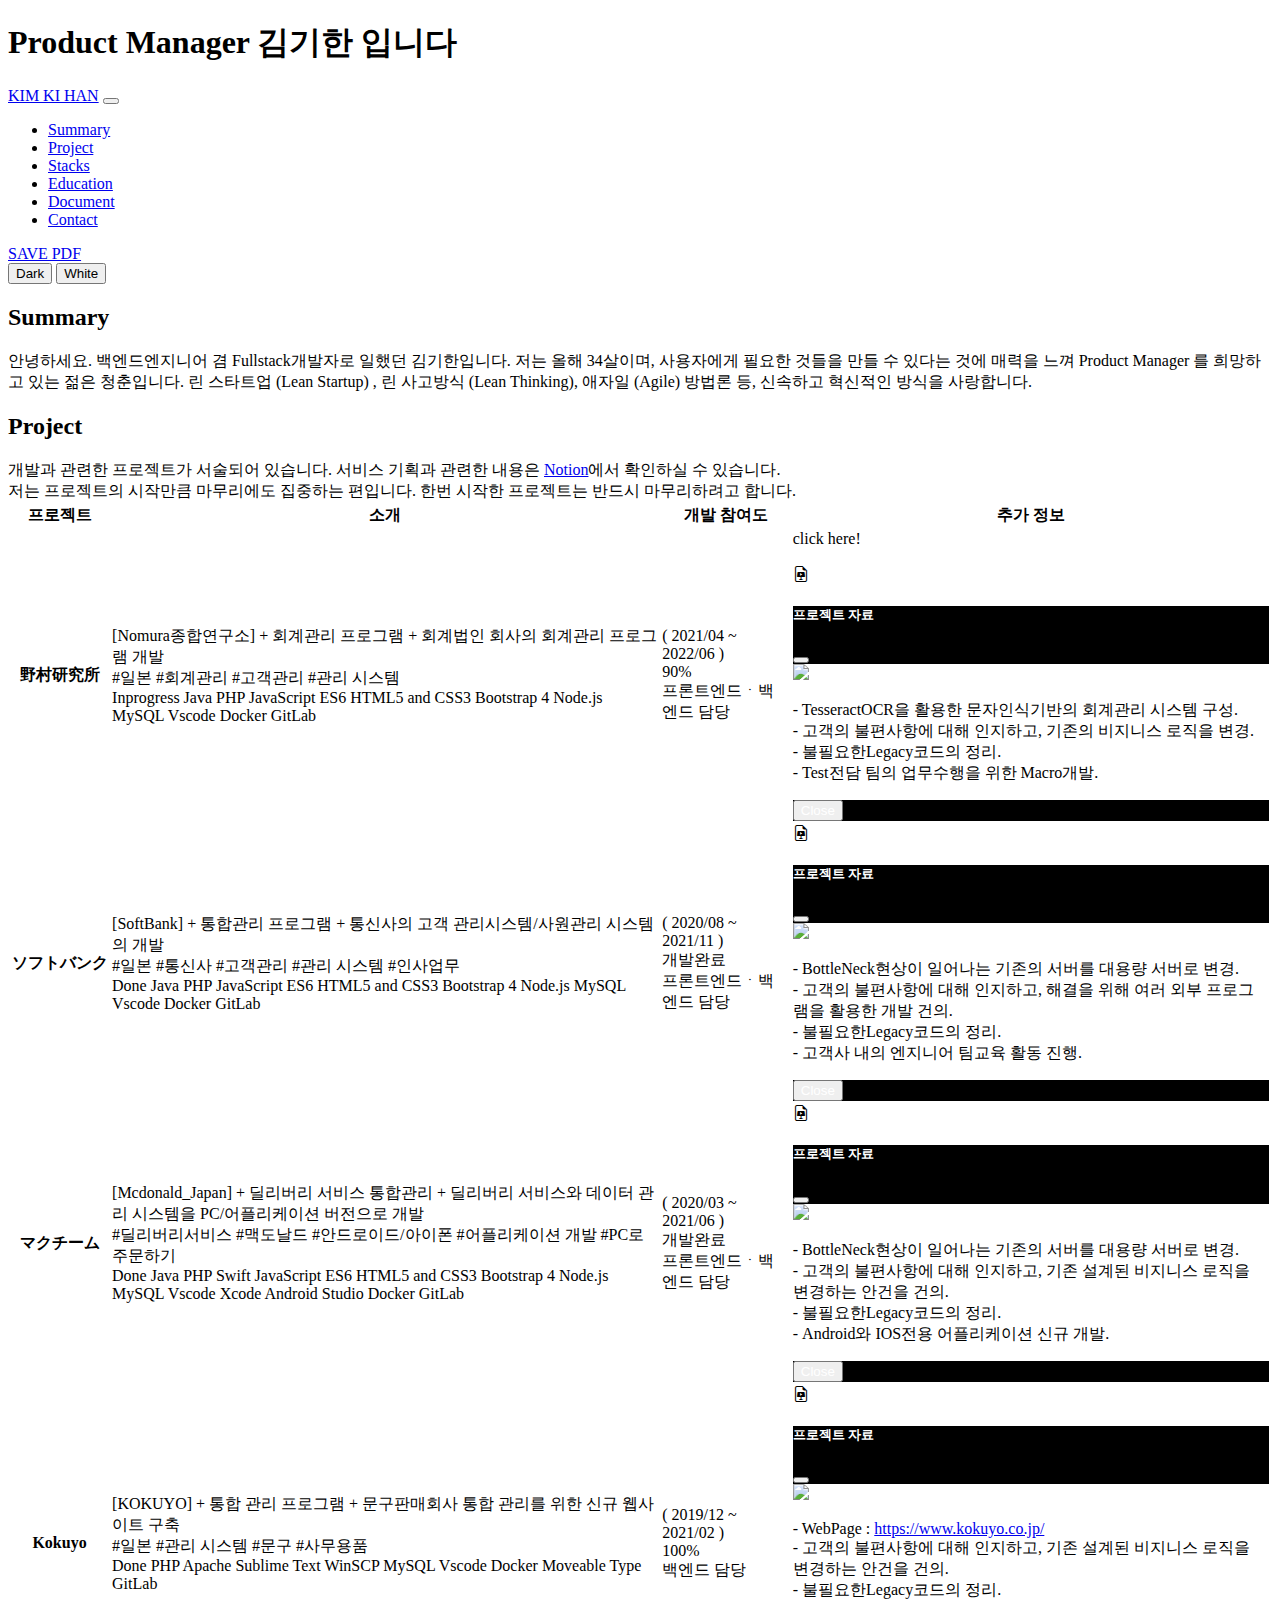
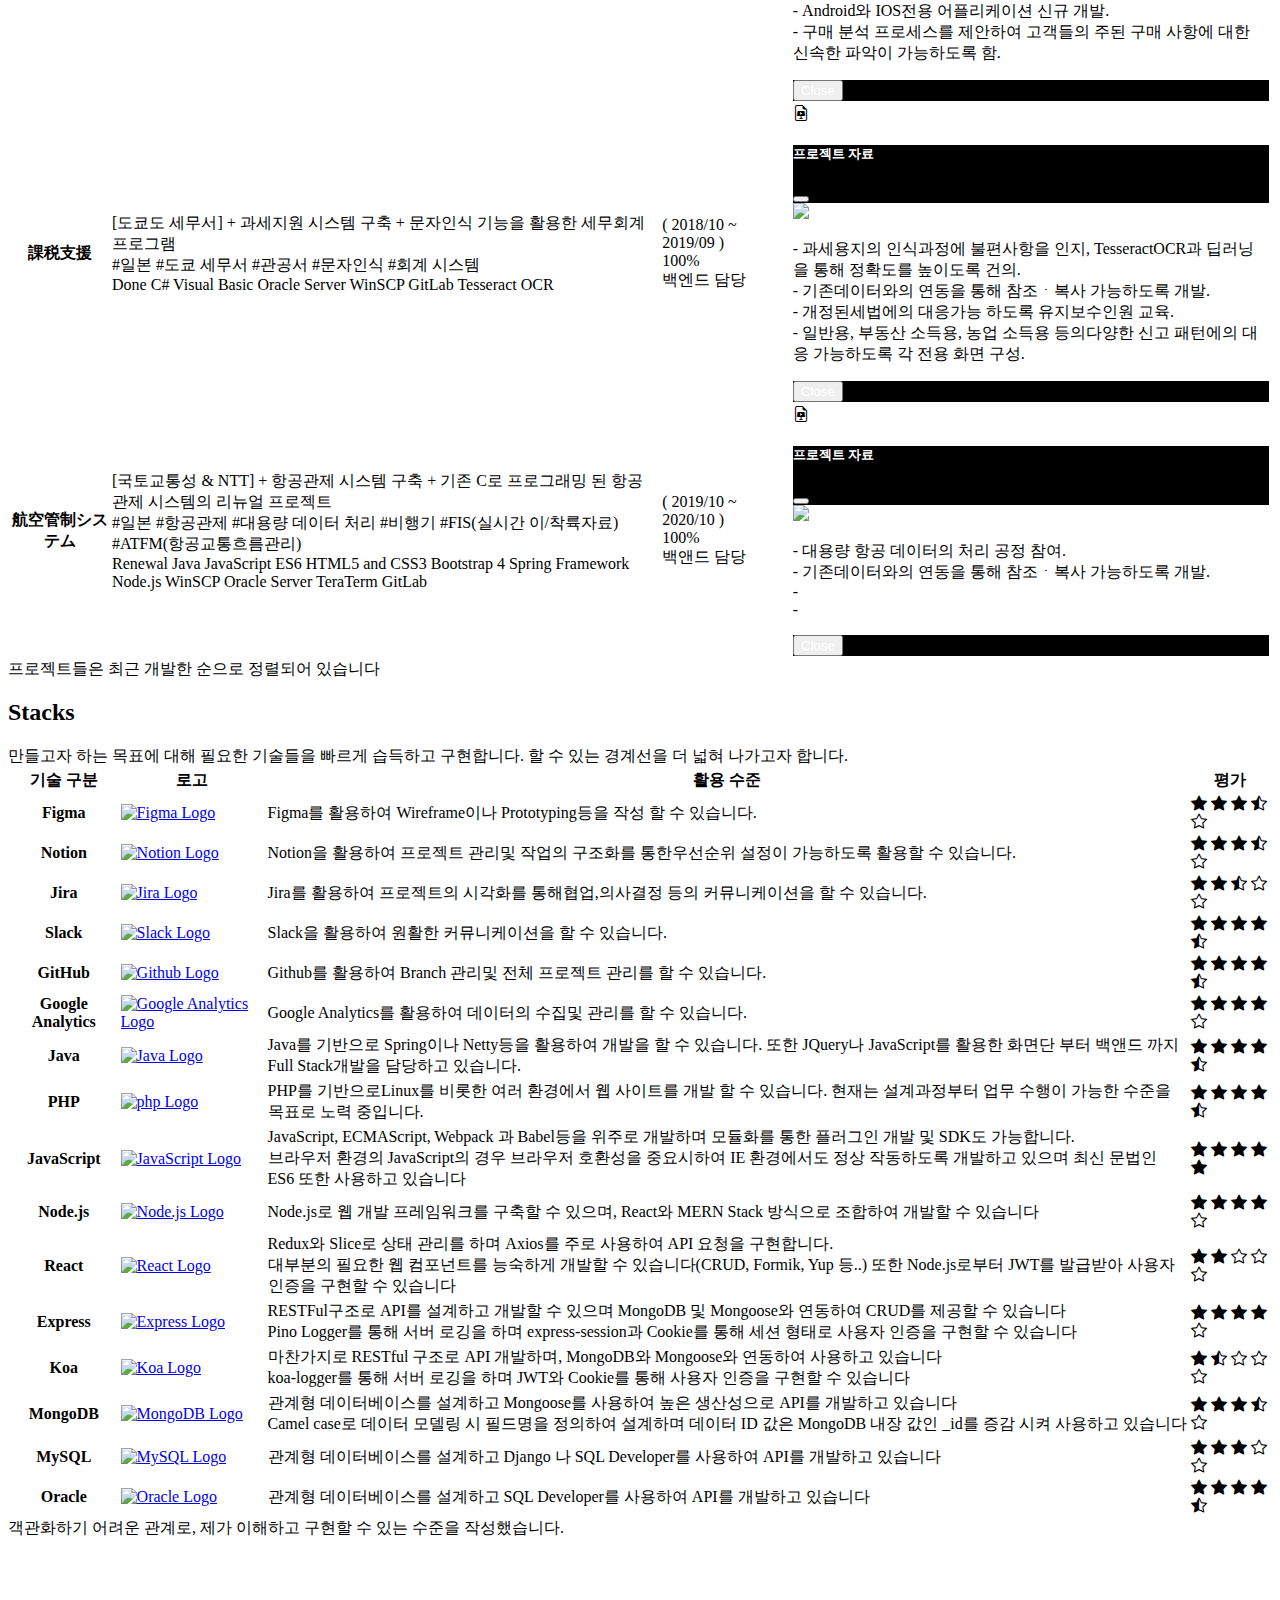
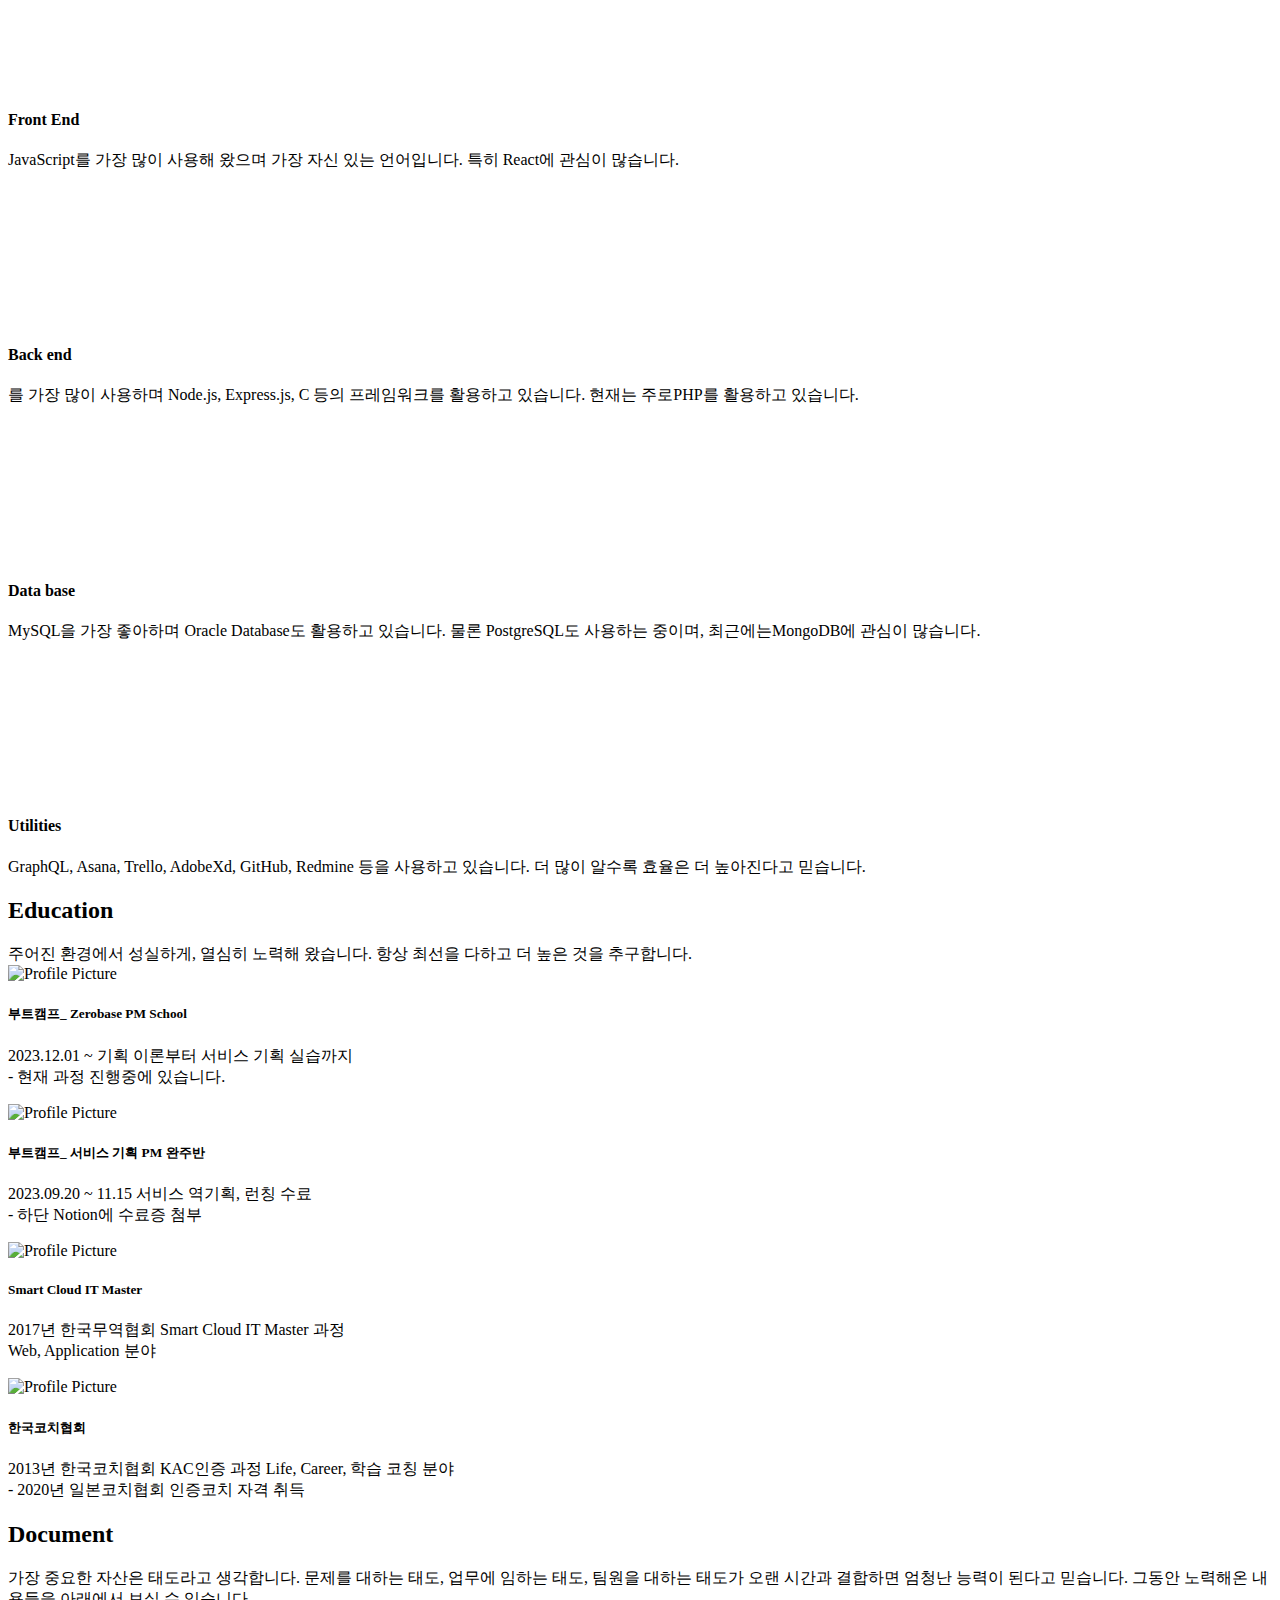
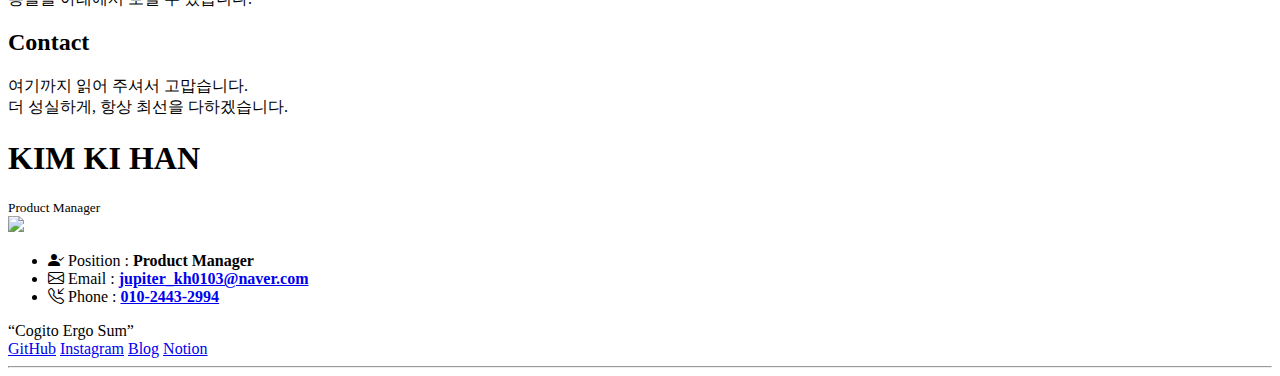
==== test.html @ 3e515f28 "Create test.html" ====
<!DOCTYPE html>
<html lang="ko">
  <head>
    <meta charset="utf-8" />
    <meta name="viewport" content="width=device-width, initial-scale=1.0" />
    <meta name="keywords" content="template, theme, portfolio, developer" />
    <meta name="description" content="One Page Template for Developer Portfolio" />
    <title>1page에 담은 개발자출신 PM의 포트폴리오</title>
    <link rel="preconnect" href="https://fonts.gstatic.com" />
    <link rel="stylesheet" href="https://fonts.googleapis.com/css2?family=Mukta:wght@300;500;800&display=swap" />
    <link rel="stylesheet" href="https://fonts.googleapis.com/css2?family=Noto+Sans+KR:wght@100;300;400;500&display=swap" />
    <link rel="stylesheet" href="https://cdn.jsdelivr.net/npm/bootstrap-icons@1.3.0/font/bootstrap-icons.css" />
    <link rel="stylesheet" href="https://cdnjs.cloudflare.com/ajax/libs/OwlCarousel2/2.3.4/assets/owl.carousel.min.css" />
    <link rel="stylesheet" href="https://cdnjs.cloudflare.com/ajax/libs/OwlCarousel2/2.3.4/assets/owl.theme.default.min.css" />
    <link rel="stylesheet" href="./css/style.css" />
    <link rel="stylesheet" href="./css/theme.css" />
    <link rel="stylesheet" href="./css/theme-dark.css" media="(prefers-color-scheme: dark)">
  </head>
  <body>
    <!-- Header 시작 -->
    <header>
      <div class="container">
        <h1>Product Manager <strong>김기한</strong> 입니다</h1>
      </div>
    </header>
    <!-- Header 끝 -->
    <!-- Navbar 시작 -->
    <nav class="navbar navbar-expand-lg navbar-light">
      <div class="container-fluid text-uppercase">
        <a class="navbar-brand" href="#">KIM KI HAN</a>
        <button class="navbar-toggler" type="button" data-bs-toggle="collapse" data-bs-target="#navbarNav" aria-controls="navbarNav" aria-expanded="false">
          <span class="navbar-toggler-icon"></span>
        </button>
        <div class="collapse navbar-collapse sticky-fixed" id="navbarNav">
          <ul class="navbar-nav me-auto">
            <li class="nav-item">
              <a class="nav-link" href="#summary">Summary</a>
            </li>
            <li class="nav-item">
              <a class="nav-link" href="#project">Project</a>
            </li>
            <li class="nav-item">
              <a class="nav-link" href="#stacks">Stacks</a>
            </li>
            <li class="nav-item">
              <a class="nav-link" href="#education">Education</a>
            </li>
            <li class="nav-item">
              <a class="nav-link" href="#document">Document</a>
            </li>
            <li class="nav-item">
              <a class="nav-link" href="#contact">Contact</a>
            </li>
          </ul>
          <form class="d-flex">
            <div class="btn-box">
              <a href="https://restpack.io/html2pdf/save-as-pdf?private=true" class="btn btn-3" target="_blank" rel="nofollow">SAVE PDF</a>
              <script async src="https://restpack.io/save-as-pdf.js"></script> 
            </div>
            <button type="button" data-use-dark-mode="true" class="btn btn-dark btn-toggle me-2">
              Dark
            </button>
            <button type="button" data-use-dark-mode="false" class="btn btn-light btn-toggle border">
              White
            </button>
          </form>
        </div>
      </div>
    </nav>
    <!-- Navbar 끝 -->
    <!-- Main 시작 -->
    <main>
      <!-- Summary 시작 -->
      <section class="container pt mt" id="summary">
        <div class="row">
          <div class="col-lg-8 mx-auto text-center">
            <h2 class="section-header fonsiz-xxxl fonwei-en-xxl letsp-sm text-upper color-basic">Summary</h2>
            <p class="color-basic fonsiz-xl fonwei-kr-xs letsp-xs ws-sm mt-4">
              안녕하세요. <span class="fonwei-en-xl letsp-md">백엔드엔지니어 겸 Fullstack</span>개발자로 일했던 김기한입니다.
              저는 올해 34살이며, 사용자에게 필요한 것들을 만들 수 있다는 것에 매력을 느껴
              <span class="fonwei-en-xl letsp-md">Product Manager</span> 를 희망하고 있는 젊은 청춘입니다.
              린 스타트업 <span class="letsp-md">(Lean Startup)</span> , 린 사고방식 <span class="letsp-md">(Lean Thinking)</span>,
              애자일 <span class="letsp-md">(Agile)</span> 방법론 등,
              <span class="fonwei-kr-md"> 신속하고 혁신적인 방식</span>을
              <span class="fonwei-kr-md">사랑</span>합니다.          
            </p>
          </div>
        </div>
      </section>
      <!-- Summary 끝 -->
      <!-- Project 시작 -->
      <section class="container pt mt" id="project">
        <h2 class="section-header fonsiz-xxxl fonwei-en-xxl letsp-sm text-upper color-basic">Project</h2>
        <div class="section-desc fonsiz-sm color-basic-opac letsp-sm ws-xs mt-2 mb-4">
          개발과 관련한 프로젝트가 서술되어 있습니다.
          서비스 기획과 관련한 내용은  <a class="social-title" href="https://shadow-background-238.notion.site/Kihan-Kim-Portfolio-13c087c6e4a54c0bb2f8992ef274f092/">Notion</a>에서 확인하실 수 있습니다.
        </div>
        <div class="section-desc fonsiz-sm color-basic-opac letsp-sm ws-xs mt-2 mb-4">
          저는 프로젝트의 시작만큼 마무리에도 집중하는 편입니다.
          한번 시작한 프로젝트는 반드시 마무리하려고 합니다.
        </div>
        <div class="card shadow">
          <div class="card-body">
            <div class="table-responsive">
              <table class="table borderless table-hover align-middle">
                <thead class="border-0 borderless" border="0">
                  <tr class="fonsiz-sm fonwei-kr-md letsp-sm color-basic-opac text-center vertmid">
                    <th>프로젝트</th>
                    <th>소개</th>
                    <th>개발 참여도</th>
                    <th>추가 정보</th>
                  </tr>
                </thead>
                <tbody>
                  <tr>
                    <th class="table-title" scope="col">野村研究所</th>
                    <td>
                      <div>[Nomura종합연구소] + 회계관리 프로그램 + 회계법인 회사의 회계관리 프로그램 개발</div>
                      <div>
                        #일본 #회계관리 #고객관리
                        #관리 시스템
                      </div>
                      <div>
                        <span class="badge bg-inprogress">Inprogress</span>
                        <span class="badge bg-grey">Java</span>
                        <span class="badge bg-grey">PHP</span>
                        <span class="badge bg-grey">JavaScript ES6</span>
                        <span class="badge bg-grey">HTML5 and CSS3</span>
                        <span class="badge bg-grey">Bootstrap 4</span>
                        <span class="badge bg-grey">Node.js</span>
                        <span class="badge bg-grey">MySQL</span>
                        <span class="badge bg-grey">Vscode</span>
                        <span class="badge bg-grey">Docker</span>
                        <span class="badge bg-grey">GitLab</span>
                      </div>
                    </td>
                    <td class="text-center">
                      <div class="">( 2021/04 ~ 2022/06 )</div>
                      <div class="progress">
                        <div class="progress-bar progress-bar-striped progress-bar-animated" style="width: 100%">
                          <span class="progress-desc">90%</span>
                        </div>
                      </div>
                      <div class="progress-desc">프론트엔드ㆍ백엔드 담당</div>
                    </td>
                    <td class="text-center">
                      <div class="">click here!</div><br>
                       <span class="text-muted" data-bs-toggle="modal" data-bs-target="#Modal1">
                        <i class="bi bi-file-earmark-slides"></i>
                        <div class="modal fade" id="Modal1" tabindex="-1" aria-labelledby="Modal1Label" aria-hidden="true">
                          <div class="modal-dialog">
                            <div class="modal-content">
                              <div class="modal-header" style="background-color: black;">
                                <h5 class="modal-title" id="Modal1Label" style="color: white;">프로젝트 자료</h5>
                                <button type="button" class="btn-close" data-bs-dismiss="modal" aria-label="Close"></button>
                              </div>
                              <div class="modal-body">
                                <img src="assets/img/Nri.png" style="max-height: 400px; max-width: 500px;">
                                <p class="modal-desc">
                                  - T<span class="ls-0" style="text-transform: lowercase;">esseract</span>OCR을 활용한 문자인식기반의 회계관리 시스템 구성.<br>
                                  - <span class="ls-0">고객</span>의 불편사항에 대해 인지하고, 기존의 비지니스 로직을 변경.<br>
                                  - 불필요한<span class="ls-0">Legacy코드</span>의 정리.<br>
                                  - <span class="ls-0">Test</span>전담 팀의 업무수행을 위한 <span class="ls-0">Macro</span>개발.
                                </p>
                                </p>
                              </div>
                              <div class="modal-footer" style="background-color: black;">
                                <button type="button" class="btn btn-secondary" data-bs-dismiss="modal" style="color: white;">Close</button>
                              </div>
                            </div>
                          </div>
                        </div>
                      </span>
                    </td>
                  </tr>
                  <tr>
                    <th class="table-title" scope="col">ソフトバンク</th>
                    <td>
                      <div>[SoftBank] + 통합관리 프로그램 + 통신사의 고객 관리시스템/사원관리 시스템의 개발</div>
                      <div>
                        #일본 #통신사 #고객관리 #관리 시스템
                        #인사업무
                      </div>
                      <div>
                        <span class="badge bg-done">Done</span>
                        <span class="badge bg-grey">Java</span>
                        <span class="badge bg-grey">PHP</span>
                        <span class="badge bg-grey">JavaScript ES6</span>
                        <span class="badge bg-grey">HTML5 and CSS3</span>
                        <span class="badge bg-grey">Bootstrap 4</span>
                        <span class="badge bg-grey">Node.js</span>
                        <span class="badge bg-grey">MySQL</span>
                        <span class="badge bg-grey">Vscode</span>
                        <span class="badge bg-grey">Docker</span>
                        <span class="badge bg-grey">GitLab</span>
                      </div>
                    </td>
                    <td class="text-center">
                      <div class="">( 2020/08 ~ 2021/11 )</div>
                      <div class="progress">
                        <div class="progress-bar progress-bar-striped bg-info" style="width: 100%">
                          <span class="progress-desc">개발완료</span>
                        </div>
                      </div>
                      <div class="progress-desc">프론트엔드ㆍ백엔드 담당</div>
                    </td>
                    <td class="text-center">
                       <span class="text-muted" data-bs-toggle="modal" data-bs-target="#Modal2">
                        <i class="bi bi-file-earmark-slides"></i>
                        <div class="modal fade" id="Modal2" tabindex="-1" aria-labelledby="Modal2Label" aria-hidden="true">
                          <div class="modal-dialog">
                            <div class="modal-content">
                              <div class="modal-header" style="background-color: black;">
                                <h5 class="modal-title" id="Modal1Label" style="color: white;">프로젝트 자료</h5>
                                <button type="button" class="btn-close" data-bs-dismiss="modal" aria-label="Close"></button>
                              </div>
                              <div class="modal-body">
                                <img src="assets/img/SoftBank.png" style="max-height: 400px; max-width: 500px;">
                                <p class="modal-desc">
                                  - <span class="ls-0">BottleNeck</span>현상이 일어나는 기존의 서버를 대용량 서버로 변경.<br>
                                  - <span class="ls-0">고객</span>의 불편사항에 대해 인지하고, 해결을 위해 여러 외부 프로그램을 활용한 개발 건의.<br>
                                  - 불필요한<span class="ls-0">Legacy코드</span>의 정리.<br>
                                  - 고객사 내의 <span class="ls-0">엔지니어 팀</span>교육 활동 진행.
                                </p>
                              </div>
                              <div class="modal-footer" style="background-color: black;">
                                <button type="button" class="btn btn-secondary" data-bs-dismiss="modal" style="color: white;">Close</button>
                              </div>
                            </div>
                          </div>
                        </div>
                      </span>
                    </td>
                  </tr>
                  <tr>
                    <th class="table-title" scope="col">マクチーム</th>
                    <td>
                      <div>[Mcdonald_Japan] + 딜리버리 서비스 통합관리 + 딜리버리 서비스와 데이터 관리 시스템을 PC/어플리케이션 버전으로 개발</div>
                      <div>
                        #딜리버리서비스 #맥도날드 #안드로이드/아이폰
                        #어플리케이션 개발  #PC로 주문하기
                      </div>
                      <div>
                        <span class="badge bg-done">Done</span>
                        <span class="badge bg-grey">Java</span>
                        <span class="badge bg-grey">PHP</span>
                        <span class="badge bg-grey">Swift</span>
                        <span class="badge bg-grey">JavaScript ES6</span>
                        <span class="badge bg-grey">HTML5 and CSS3</span>
                        <span class="badge bg-grey">Bootstrap 4</span>
                        <span class="badge bg-grey">Node.js</span>
                        <span class="badge bg-grey">MySQL</span>
                        <span class="badge bg-grey">Vscode</span>
                        <span class="badge bg-grey">Xcode</span>
                        <span class="badge bg-grey">Android Studio</span>
                        <span class="badge bg-grey">Docker</span>
                        <span class="badge bg-grey">GitLab</span>
                      </div>
                    </td>
                    <td class="text-center">
                      <div class="">( 2020/03 ~ 2021/06 )</div>
                      <div class="progress">
                        <div class="progress-bar progress-bar-striped bg-info" style="width: 100%">
                          <span class="progress-desc">개발완료</span>
                        </div>
                      </div>
                      <div class="progress-desc">프론트엔드ㆍ백엔드 담당</div>
                    </td>
                    <td class="text-center">
                      <span class="text-muted" data-bs-toggle="modal" data-bs-target="#Modal3">
                        <i class="bi bi-file-earmark-slides"></i>
                        <div class="modal fade" id="Modal3" tabindex="-1" aria-labelledby="Modal3Label" aria-hidden="true">
                          <div class="modal-dialog">
                            <div class="modal-content">
                              <div class="modal-header" style="background-color: black;">
                                <h5 class="modal-title" id="Modal1Label" style="color: white;">프로젝트 자료</h5>
                                <button type="button" class="btn-close" data-bs-dismiss="modal" aria-label="Close"></button>
                              </div>
                              <div class="modal-body">
                                <img src="assets/img/Mcdonald.png" style="max-height: 400px; max-width: 500px;">
                                <p class="modal-desc">
                                  - <span class="ls-0">BottleNeck</span>현상이 일어나는 기존의 서버를 대용량 서버로 변경.<br>
                                  - <span class="ls-0">고객</span>의 불편사항에 대해 인지하고, 기존 설계된 비지니스 로직을 변경하는 안건을 건의.<br>
                                  - 불필요한<span class="ls-0">Legacy코드</span>의 정리.<br>
                                  - <span class="ls-0">Android</span>와 <span class="ls-0">IOS</span>전용 어플리케이션 신규 개발.
                                </p>
                              </div>
                              <div class="modal-footer" style="background-color: black;">
                                <button type="button" class="btn btn-secondary" data-bs-dismiss="modal" style="color: white;">Close</button>
                              </div>
                            </div>
                          </div>
                        </div>
                      </span>
                    </td>
                  </tr>
                    <th class="table-title" scope="col">Kokuyo</th>
                    <td>
                      <div>[KOKUYO] + 통합 관리 프로그램 + 문구판매회사 통합 관리를 위한 신규 웹사이트 구축</div>
                      <div>
                        #일본 #관리 시스템 #문구
                        #사무용품
                      </div>
                      <div>
                        <span class="badge bg-done">Done</span>
                        <span class="badge bg-grey">PHP</span>
                        <span class="badge bg-grey">Apache</span>
                        <span class="badge bg-grey">Sublime Text</span>
                        <span class="badge bg-grey">WinSCP</span>
                        <span class="badge bg-grey">MySQL</span>
                        <span class="badge bg-grey">Vscode</span>
                        <span class="badge bg-grey">Docker</span>
                        <span class="badge bg-grey">Moveable Type</span>
                        <span class="badge bg-grey">GitLab</span>
                      </div>
                    </td>
                    <td class="text-center">
                      <div class="">( 2019/12 ~ 2021/02 )</div>
                      <div class="progress">
                        <div class="progress-bar progress-bar-striped bg-info" style="width: 100%">
                          <span class="progress-desc">100%</span>
                        </div>
                      </div>
                      <div class="progress-desc">백엔드 담당</div>
                    </td>
                    <td class="text-center">
                      <span class="text-muted" data-bs-toggle="modal" data-bs-target="#Modal4">
                        <i class="bi bi-file-earmark-slides"></i>
                        <div class="modal fade" id="Modal4" tabindex="-1" aria-labelledby="Modal4Label" aria-hidden="true">
                          <div class="modal-dialog">
                            <div class="modal-content">
                              <div class="modal-header" style="background-color: black;">
                                <h5 class="modal-title" id="Modal4Label" style="color: white;">프로젝트 자료</h5>
                                <button type="button" class="btn-close" data-bs-dismiss="modal" aria-label="Close"></button>
                              </div>
                              <div class="modal-body">
                                <img src="assets/img/Kokuyo.png" style="max-height: 400px; max-width: 500px;">
                                <p class="modal-desc">
                                  - <span class="ls-0">Web</span>Page : <a href="https://www.kokuyo.co.jp/" style="text-transform: lowercase;">https://www.kokuyo.co.jp/</a><br>
                                  - <span class="ls-0">고객</span>의 불편사항에 대해 인지하고, 기존 설계된 비지니스 로직을 변경하는 안건을 건의.<br>
                                  - 불필요한<span class="ls-0">Legacy코드</span>의 정리.<br>
                                  - <span class="ls-0">Android</span>와 <span class="ls-0">IOS</span>전용 어플리케이션 신규 개발.<br>
                                  - 구매 분석 프로세스를 제안하여 고객들의 주된 구매 사항에 대한 신속한 파악이 가능하도록 함.
                                </p>
                              </div>
                              <div class="modal-footer" style="background-color: black;">
                                <button type="button" class="btn btn-secondary" data-bs-dismiss="modal" style="color: white;">Close</button>
                              </div>
                            </div>
                          </div>
                        </div>
                      </span>
                    </td>
                  </tr>
                  <tr>
                    <th class="table-title" scope="col">課税支援</th>
                    <td>
                      <div>[도쿄도 세무서] + 과세지원 시스템 구축 + 문자인식 기능을 활용한 세무회계 프로그램</div>
                      <div>
                        #일본 #도쿄 세무서 #관공서
                        #문자인식 #회계 시스템
                      </div>
                      <div>
                        <span class="badge bg-done">Done</span>
                        <span class="badge bg-grey">C#</span>
                        <span class="badge bg-grey">Visual Basic</span>
                        <span class="badge bg-grey">Oracle Server</span>
                        <span class="badge bg-grey">WinSCP</span>
                        <span class="badge bg-grey">GitLab</span>
                        <span class="badge bg-grey">Tesseract OCR</span>
                      </div>
                    </td>
                    <td class="text-center">
                      <div class="">( 2018/10 ~ 2019/09 )</div>
                      <div class="progress">
                        <div class="progress-bar progress-bar-striped bg-info" style="width: 100%">
                          <span class="progress-desc">100%</span>
                        </div>
                      </div>
                      <div class="progress-desc">백엔드 담당</div>
                    </td>
                    <td class="text-center">
                       <span class="text-muted" data-bs-toggle="modal" data-bs-target="#Modal5">
                        <i class="bi bi-file-earmark-slides"></i>
                        <div class="modal fade" id="Modal5" tabindex="-1" aria-labelledby="Modal5Label" aria-hidden="true">
                          <div class="modal-dialog">
                            <div class="modal-content">
                              <div class="modal-header" style="background-color: black;">
                                <h5 class="modal-title" id="Modal1Label" style="color: white;">프로젝트 자료</h5>
                                <button type="button" class="btn-close" data-bs-dismiss="modal" aria-label="Close"></button>
                              </div>
                              <div class="modal-body">
                                <img src="assets/img/Taxation.png" style="max-height: 400px; max-width: 500px;">
                                <p class="modal-desc">
                                  - <span class="ls-0">과세용지</span>의 인식과정에 불편사항을 인지, TesseractOCR과 딥러닝을 통해 정확도를 높이도록 건의.<br>
                                  - <span class="ls-0">기존데이터</span>와의 연동을 통해 참조ㆍ복사 가능하도록 개발.<br>
                                  - 개정된<span class="ls-0">세법</span>에의 대응가능 하도록 유지보수인원 교육.<br>
                                  - 일반용, 부동산 소득용, 농업 소득용 등의<span class="ls-0">다양한 신고 패턴</span>에의 대응 가능하도록 각 전용 화면 구성.<br>
                                </p>
                              </div>
                              <div class="modal-footer" style="background-color: black;">
                                <button type="button" class="btn btn-secondary" data-bs-dismiss="modal" style="color: white;">Close</button>
                              </div>
                            </div>
                          </div>
                        </div>
                      </span>
                    </td>
                  </tr>
                  <tr>
                    <th class="table-title" scope="col">航空管制システム</th>
                    <td>
                      <div>[국토교통성 & NTT] + 항공관제 시스템 구축 + 기존 C로 프로그래밍 된 항공 관제 시스템의 리뉴얼 프로젝트</div>
                      <div>
                        #일본 #항공관제 #대용량 데이터 처리
                        #비행기 #FIS(실시간 이/착륙자료) #ATFM(항공교통흐름관리)
                      </div>
                      <div>
                        <span class="badge bg-renewal">Renewal</span>
                        <span class="badge bg-grey">Java</span>
                        <span class="badge bg-grey">JavaScript ES6</span>
                        <span class="badge bg-grey">HTML5 and CSS3</span>
                        <span class="badge bg-grey">Bootstrap 4</span>
                        <span class="badge bg-grey">Spring Framework</span>
                        <span class="badge bg-grey">Node.js</span>
                        <span class="badge bg-grey">WinSCP</span>
                        <span class="badge bg-grey">Oracle Server</span>
                        <span class="badge bg-grey">TeraTerm</span>
                        <span class="badge bg-grey">GitLab</span>
                      </div>
                    </td>
                    <td class="text-center">
                      <div class="">( 2019/10 ~ 2020/10 )</div>
                      <div class="progress">
                        <div class="progress-bar progress-bar-striped bg-info" style="width: 100%">
                          <span class="progress-desc">100%</span>
                        </div>
                      </div>
                      <div class="progress-desc">백앤드 담당</div>
                    </td>
                    <td class="text-center">
                       <span class="text-muted" data-bs-toggle="modal" data-bs-target="#Modal6">
                        <i class="bi bi-file-earmark-slides"></i>
                        <div class="modal fade" id="Modal6" tabindex="-1" aria-labelledby="Modal6Label" aria-hidden="true">
                          <div class="modal-dialog">
                            <div class="modal-content">
                              <div class="modal-header" style="background-color: black;">
                                <h5 class="modal-title" id="Modal1Label" style="color: white;">프로젝트 자료</h5>
                                <button type="button" class="btn-close" data-bs-dismiss="modal" aria-label="Close"></button>
                              </div>
                              <div class="modal-body">
                                <img src="assets/img/Airplane.png" style="max-height: 500px; max-width: 400px;">
                                <p class="modal-desc">
                                  - <span class="ls-0">대용량 항공 데이터</span>의 처리 공정 참여.<br>
                                  - <span class="ls-0">기존데이터</span>와의 연동을 통해 참조ㆍ복사 가능하도록 개발.<br>
                                  - <span class="ls-0"></span><br>
                                  - <span class="ls-0"></span><br>
                                </p>
                              </div>
                              <div class="modal-footer" style="background-color: black;">
                                <button type="button" class="btn btn-secondary" data-bs-dismiss="modal" style="color: white;">Close</button>
                              </div>
                            </div>
                          </div>
                        </div>
                      </span>
                    </td>
                  </tr>
                </tbody>
              </table>
            </div>
            <div class="table-desc fonsiz-xs fonwei-kr-sm letsp-sm text-center color-basic-opac">프로젝트들은 최근 개발한 순으로 정렬되어 있습니다</div>
          </div>
        </div>
      </section>
      <!-- Project 끝 -->
      <section class="container pt mt mb-5" id="stacks">
        <h2 class="section-header fonsiz-xxxl fonwei-en-xxl letsp-sm text-upper color-basic">Stacks</h2>
        <div class="section-desc fonsiz-sm color-basic-opac letsp-sm ws-xs mt-2 mb-4">
          만들고자 하는 목표에 대해 필요한 기술들을 빠르게 습득하고 구현합니다.
          할 수 있는 경계선을 더 넓혀 나가고자 합니다.
        </div>
        <div class="card shadow">
          <div class="card-body">
            <div class="table-responsive">
              <table class="table table-hover align-middle">
                <thead>
                  <tr class="fonsiz-sm fonwei-kr-md letsp-sm color-basic-opac text-center vertmid">
                    <th>기술 구분</th>
                    <th>로고</th>
                    <th>활용 수준</th>
                    <th>평가</th>
                  </tr>
                </thead>
                <tbody>
                  <tr>
                    <th scope="col" class="table-title letsp-md">Figma</th>
                    <td>
                      <a href="https://namu.wiki/w/%ED%94%BC%EA%B7%B8%EB%A7%88(%ED%94%84%EB%A1%9C%EA%B7%B8%EB%9E%A8)">
                        <img src="./assets/img/Figma.png" alt="Figma Logo" />
                      </a>
                    </td>
                    <td>
                      <span class="ls-0">Figma</span>를 활용하여 <span class="ls-0">Wireframe</span>이나 <span class="ls-0">Prototyping</span>등을 작성 할 수 있습니다. 
                    </td>
                    <td>
                      <div class="star-icon text-center">
                        <i class="bi bi-star-fill"></i>
                        <i class="bi bi-star-fill"></i>
                        <i class="bi bi-star-fill"></i>
                        <i class="bi bi-star-half"></i>
                        <i class="bi bi-star"></i>
                      </div>
                    </td>
                  </tr>
                  <tr>
                    <th scope="col" class="table-title letsp-md">Notion</th>
                    <td>
                      <a href="https://namu.wiki/w/Notion?from=%EB%85%B8%EC%85%98">
                        <img src="./assets/img/Notion.png" alt="Notion Logo" />
                      </a>
                    </td>
                    <td>
                      <span class="ls-0">Notion</span>을 활용하여 <span class="ls-0">프로젝트 관리</span>및 <span class="ls-0">작업의 구조화를 통한</span>우선순위 설정이 가능하도록 활용할 수 있습니다. 
                    </td>
                    <td>
                      <div class="star-icon text-center">
                        <i class="bi bi-star-fill"></i>
                        <i class="bi bi-star-fill"></i>
                        <i class="bi bi-star-fill"></i>
                        <i class="bi bi-star-half"></i>
                        <i class="bi bi-star"></i>
                      </div>
                    </td>
                  </tr>
                  <tr>
                    <th scope="col" class="table-title letsp-md">Jira</th>
                    <td>
                      <a href="https://ko.wikipedia.org/wiki/%EC%A7%80%EB%9D%BC_(%EC%86%8C%ED%94%84%ED%8A%B8%EC%9B%A8%EC%96%B4)">
                        <img src="./assets/img/Jira.png" alt="Jira Logo" />
                      </a>
                    </td>
                    <td>
                      <span class="ls-0">Jira</span>를 활용하여 <span class="ls-0">프로젝트의 시각화를 통해</span><span class="ls-0">협업,</span>의사결정 등의 커뮤니케이션을 할 수 있습니다. 
                    </td>
                    <td>
                      <div class="star-icon text-center">
                        <i class="bi bi-star-fill"></i>
                        <i class="bi bi-star-fill"></i>
                        <i class="bi bi-star-half"></i>
                        <i class="bi bi-star"></i>
                        <i class="bi bi-star"></i>
                      </div>
                    </td>
                  </tr>
                   <tr>
                    <th scope="col" class="table-title letsp-md">Slack</th>
                    <td>
                      <a href="https://namu.wiki/w/%EC%8A%AC%EB%9E%99">
                        <img src="./assets/img/Slack.png" alt="Slack Logo" />
                      </a>
                    </td>
                    <td>
                      <span class="ls-0">Slack</span>을 활용하여 <span class="ls-0">원활한 커뮤니케이션</span>을 할 수 있습니다.
                    </td>
                    <td>
                      <div class="star-icon text-center">
                        <i class="bi bi-star-fill"></i>
                        <i class="bi bi-star-fill"></i>
                        <i class="bi bi-star-fill"></i>
                        <i class="bi bi-star-fill"></i>
                        <i class="bi bi-star-half"></i>
                      </div>
                    </td>
                  </tr>
                  <tr>
                    <th scope="col" class="table-title letsp-md">GitHub</th>
                    <td>
                      <a href="https://ko.wikipedia.org/wiki/%EA%B9%83%ED%97%88%EB%B8%8C">
                        <img src="./assets/img/Github.png" alt="Github Logo" />
                      </a>
                    </td>
                    <td>
                      <span class="ls-0">Github</span>를 활용하여 <span class="ls-0">Branch 관리</span>및 <span class="ls-0">전체 프로젝트 관리</span>를 할 수 있습니다. 
                    </td>
                    <td>
                      <div class="star-icon text-center">
                        <i class="bi bi-star-fill"></i>
                        <i class="bi bi-star-fill"></i>
                        <i class="bi bi-star-fill"></i>
                        <i class="bi bi-star-fill"></i>
                        <i class="bi bi-star-half"></i>
                      </div>
                    </td>
                  </tr>
                  <tr>
                    <th scope="col" class="table-title letsp-md">Google Analytics</th>
                    <td>
                      <a href="https://ko.wikipedia.org/wiki/%EA%B5%AC%EA%B8%80_%EC%95%A0%EB%84%90%EB%A6%AC%ED%8B%B1%EC%8A%A4">
                        <img src="./assets/img/Google Analytics.png" alt="Google Analytics Logo" />
                      </a>
                    </td>
                    <td>
                      <span class="ls-0">Google Analytics</span>를 활용하여 <span class="ls-0">데이터의 수집</span>및 <span class="ls-0">관리</span>를 할 수 있습니다. 
                    </td>
                    <td>
                      <div class="star-icon text-center">
                        <i class="bi bi-star-fill"></i>
                        <i class="bi bi-star-fill"></i>
                        <i class="bi bi-star-fill"></i>
                        <i class="bi bi-star-fill"></i>
                        <i class="bi bi-star"></i>
                      </div>
                    </td>
                  </tr>
                  <tr>
                    <th scope="col" class="table-title letsp-md">Java</th>
                    <td>
                      <a href="https://ko.wikipedia.org/wiki/%EC%9E%90%EB%B0%94_(%ED%94%84%EB%A1%9C%EA%B7%B8%EB%9E%98%EB%B0%8D_%EC%96%B8%EC%96%B4)" target="_blank">
                        <img src="./assets/svg/Java.svg" alt="Java Logo" />
                      </a>
                    </td>
                    <td>
                      <span class="ls-0">Java</span>를 기반으로 <span class="ls-0">Spring</span>이나 <span class="ls-0">Netty</span>등을 활용하여 개발을 할 수 있습니다. 
                      또한 <span class="ls-0">JQuery</span>나 <span class="ls-0">JavaScript</span>를 활용한 화면단 부터 백앤드 까지 <span class="ls-0">Full Stack</span>개발을 담당하고 있습니다.  
                    </td>
                    <td>
                      <div class="star-icon text-center">
                        <i class="bi bi-star-fill"></i>
                        <i class="bi bi-star-fill"></i>
                        <i class="bi bi-star-fill"></i>
                        <i class="bi bi-star-fill"></i>
                        <i class="bi bi-star-half"></i>
                      </div>
                    </td>
                  </tr>
                  <tr>
                    <th scope="col" class="table-title letsp-md">PHP</th>
                    <td>
                      <a href="https://ko.wikipedia.org/wiki/PHP" target="_blank">
                        <img src="./assets/svg/php.svg" alt="php Logo" />
                      </a>
                    </td>
                    <td>
                      <span class="ls-0">PHP</span>를 기반으로<span class="ls-0">Linux</span>를 비롯한 여러 환경에서 웹 사이트를 개발 할 수 있습니다. 
                      현재는 <span class="ls-0">설계과정</span>부터 업무 수행이 가능한 수준을 목표로 노력 중입니다. 
                    </td>
                    <td>
                      <div class="star-icon text-center">
                        <i class="bi bi-star-fill"></i>
                        <i class="bi bi-star-fill"></i>
                        <i class="bi bi-star-fill"></i>
                        <i class="bi bi-star-fill"></i>
                        <i class="bi bi-star-half"></i>
                      </div>
                    </td>
                  </tr>
                  <tr>
                    <th scope="col" class="table-title letsp-md">JavaScript</th>
                    <td>
                      <a href="https://ko.wikipedia.org/wiki/%EC%9E%90%EB%B0%94%EC%8A%A4%ED%81%AC%EB%A6%BD%ED%8A%B8" target="_blank">
                        <img src="./assets/img/js.png" alt="JavaScript Logo" />
                      </a>
                    </td>
                    <td>
                      <span class="ls-0">JavaScript, ECMAScript, Webpack</span> 과 Babel등을 위주로 개발하며 모듈화를 통한 플러그인 개발 및 <span class="ls-0">SDK</span>도 가능합니다.<br/>
                      브라우저 환경의 <span class="ls-0">JavaScript</span>의 경우 브라우저 호환성을 중요시하여 IE 환경에서도 정상 작동하도록 개발하고 있으며
                      최신 문법인 <span class="ls-0">ES6</span> 또한 사용하고 있습니다 
                    </td>
                    <td>
                      <div class="star-icon text-center">
                        <i class="bi bi-star-fill"></i>
                        <i class="bi bi-star-fill"></i>
                        <i class="bi bi-star-fill"></i>
                        <i class="bi bi-star-fill"></i>
                        <i class="bi bi-star-fill"></i>
                      </div>
                    </td>
                  </tr>
                  <tr>
                    <th scope="col" class="table-title letsp-md">Node.js</th>
                    <td>
                      <a href="https://ko.wikipedia.org/wiki/Node.js" target="_blank">
                        <img src="./assets/svg/nodejs.svg" alt="Node.js Logo" />
                      </a>
                    </td>
                    <td>
                      <span class="ls-0">Node.js</span>로 웹 개발 프레임워크를 구축할 수 있으며, <span class="ls-0">React</span>와 <span class="ls-0">MERN Stack</span> 방식으로 조합하여 개발할 수 있습니다<br/>
                    </td>
                    <td>
                      <div class="star-icon text-center">
                        <i class="bi bi-star-fill"></i>
                        <i class="bi bi-star-fill"></i>
                        <i class="bi bi-star-fill"></i>
                        <i class="bi bi-star-fill"></i>
                        <i class="bi bi-star"></i>
                      </div>
                    </td>
                  </tr>
                  <tr>
                    <th scope="col" class="table-title letsp-md">React</th>
                    <td>
                      <a href="https://ko.wikipedia.org/wiki/%EB%A6%AC%EC%95%A1%ED%8A%B8_(%EC%9B%B9_%ED%94%84%EB%A0%88%EC%9E%84%EC%9B%8C%ED%81%AC)" target="_blank">
                        <img src="./assets/svg/react.svg" alt="React Logo" />
                      </a>
                    </td>
                    <td>
                      <span class="ls-0">Redux</span>와 <span class="ls-0">Slice</span>로 상태 관리를 하며 <span class="ls-0">Axios</span>를 주로 사용하여 <span class="ls-0">API</span> 요청을 구현합니다.<br/>
                      대부분의 필요한 웹 컴포넌트를 능숙하게 개발할 수 있습니다(<span class="ls-0"></span>CRUD, Formik, Yup 등..)
                      또한 <span class="ls-0">Node.js</span>로부터 <span class="ls-0">JWT</span>를 발급받아 사용자 인증을 구현할 수 있습니다 
                    </td>
                    <td>
                      <div class="star-icon text-center">
                        <i class="bi bi-star-fill"></i>
                        <i class="bi bi-star-fill"></i>
                        <i class="bi bi-star"></i>
                        <i class="bi bi-star"></i>
                        <i class="bi bi-star"></i>
                      </div>
                    </td>
                  </tr>
                  <tr>
                    <th scope="col" class="table-title letsp-md">Express</th>
                    <td>
                      <a href="https://ko.wikipedia.org/wiki/Express.js" target="_blank">
                        <img src="./assets/svg/express.svg" alt="Express Logo" />
                      </a>
                    </td>
                    <td>
                      <span class="ls-0">RESTFul</span>구조로 <span class="ls-0">API</span>를 설계하고 개발할 수 있으며 <span class="ls-0">MongoDB</span> 및 <span class="ls-0">Mongoose</span>와 연동하여 <span class="ls-0">CRUD</span>를 제공할 수 있습니다<br/>
                      <span class="ls-0">Pino Logger</span>를 통해 서버 로깅을 하며 <span class="ls-0">express-session</span>과 <span class="ls-0">Cookie</span>를 통해 세션 형태로 사용자 인증을 구현할 수 있습니다 
                    </td>
                    <td>
                      <div class="star-icon text-center">
                        <i class="bi bi-star-fill"></i>
                        <i class="bi bi-star-fill"></i>
                        <i class="bi bi-star-fill"></i>
                        <i class="bi bi-star-fill"></i>
                        <i class="bi bi-star"></i>
                      </div>
                    </td>
                  </tr>
                  <tr>
                    <th scope="col" class="table-title letsp-md">Koa</th>
                    <td>
                      <a href="https://koajs.com/" target="_blank">
                        <img src="./assets/svg/koa.svg" alt="Koa Logo" />
                      </a>
                    </td>
                    <td>
                      마찬가지로 <span class="ls-0">RESTful </span>구조로 <span class="ls-0">API </span>개발하며, <span class="ls-0">MongoDB</span>와 <span class="ls-0">Mongoose</span>와 연동하여 사용하고 있습니다<br/>
                      <span class="ls-0">koa-logger</span>를 통해 서버 로깅을 하며 <span class="ls-0">JWT</span>와 <span class="ls-0">Cookie</span>를 통해 사용자 인증을 구현할 수 있습니다 
                    </td>
                    <td>
                      <div class="star-icon text-center">
                        <i class="bi bi-star-fill"></i>
                        <i class="bi bi-star-half"></i>
                        <i class="bi bi-star"></i>
                        <i class="bi bi-star"></i>
                        <i class="bi bi-star"></i>
                      </div>
                    </td>
                  </tr>
                  <tr>
                    <th scope="col" class="table-title letsp-md">MongoDB</th>
                    <td>
                      <a href="https://ko.wikipedia.org/wiki/%EB%AA%BD%EA%B3%A0DB" target="_blank">
                        <img src="./assets/svg/mongodb.svg" alt="MongoDB Logo" />
                      </a>
                    </td>
                    <td>
                      관계형 데이터베이스를 설계하고 <span class="ls-0">Mongoose</span>를 사용하여 높은 생산성으로 <span class="ls-0">API</span>를 개발하고 있습니다<br/>
                      <span class="ls-0">Camel case</span>로 데이터 모델링 시 필드명을 정의하여 설계하며 데이터 <span class="ls-0">ID</span> 값은 <span class="ls-0">MongoDB </span>내장 값인 <span class="ls-0">_id</span>를 증감 시켜 사용하고 있습니다 
                    </td>
                    <td>
                      <div class="star-icon text-center">
                        <i class="bi bi-star-fill"></i>
                        <i class="bi bi-star-fill"></i>
                        <i class="bi bi-star-fill"></i>
                        <i class="bi bi-star-half"></i>
                        <i class="bi bi-star"></i>
                      </div>
                    </td>
                  </tr>
                  <tr>
                    <th scope="col" class="table-title letsp-md">MySQL</th>
                    <td>
                      <a href="https://ko.wikipedia.org/wiki/MySQL" target="_blank">
                        <img src="./assets/svg/mysql.svg" alt="MySQL Logo" />
                      </a>
                    </td>
                    <td>
                      관계형 데이터베이스를 설계하고 <span class="ls-0">Django</span> 나 <span class="ls-0">SQL Developer</span>를 사용하여 <span class="ls-0">API</span>를 개발하고 있습니다<br/>
                    </td>
                    <td>
                      <div class="star-icon text-center">
                        <i class="bi bi-star-fill"></i>
                        <i class="bi bi-star-fill"></i>
                        <i class="bi bi-star-fill"></i>
                        <i class="bi bi-star"></i>
                        <i class="bi bi-star"></i>
                      </div>
                    </td>
                  </tr>
                  <tr>
                    <th scope="col" class="table-title letsp-md">Oracle</th>
                    <td>
                      <a href="https://ko.wikipedia.org/wiki/%EC%98%A4%EB%9D%BC%ED%81%B4_%EB%8D%B0%EC%9D%B4%ED%84%B0%EB%B2%A0%EC%9D%B4%EC%8A%A4" target="_blank">
                        <img src="./assets/svg/oracle.svg" alt="Oracle Logo" />
                      </a>
                    </td>
                    <td>
                      관계형 데이터베이스를 설계하고 <span class="ls-0">SQL Developer</span>를 사용하여 <span class="ls-0">API</span>를 개발하고 있습니다<br/>
                    </td>
                    <td>
                      <div class="star-icon text-center">
                        <i class="bi bi-star-fill"></i>
                        <i class="bi bi-star-fill"></i>
                        <i class="bi bi-star-fill"></i>
                        <i class="bi bi-star-fill"></i>
                        <i class="bi bi-star-half"></i>
                      </div>
                    </td>
                  </tr>
                </tbody>
              </table>
            </div>
            <div class="table-desc fonsiz-xs fonwei-kr-sm letsp-sm text-center color-basic-opac">객관화하기 어려운 관계로, 제가 이해하고 구현할 수 있는 수준을 작성했습니다.</div>
          </div>
        </div>
      </section>
      <section id="charts" class="container">
        <div class="row">
          <div class="col-sm-6 col-lg-3 d-flex align-items-stretch">
            <div class="card mb-3">
              <div class="pt-5 pb-4">
                <canvas id="chart1" style="display: block; width: 214px; height: 150px;" width="214" height="150" class="chartjs-render-monitor"></canvas>
              </div>
              <div class="card-body">
                <div>
                  <h4 class="card-title fonsiz-xl fonwei-en-xxl letsp-xxl text-upper text-center text-primary">Front End</h4>
                </div>
                <div class="card-text fonsiz-sm fonwei-kr-sm letsp-sm mb-3 mt-3 px-2"><span class="ls-0">JavaScript</span>를 가장 많이 사용해 왔으며 가장 자신 있는 언어입니다. 특히 <span class="ls-0">React</span>에 관심이 많습니다.</div>
              </div>
            </div>
          </div>
          <div class="col-sm-6 col-lg-3 d-flex align-items-stretch">
            <div class="card mb-3">
              <div class="pt-5 pb-4">
                <canvas id="chart2"></canvas>
              </div>
              <div class="card-body">
                <h4 class="card-title fonsiz-xl fonwei-en-xxl letsp-xxl text-upper text-center text-primary">Back end</h4>
                <div class="card-text fonsiz-sm fonwei-kr-sm letsp-sm mb-3 mt-3 px-2"><span class="ls-0"></span>를 가장 많이 사용하며 <span class="ls-0">Node.js, Express.js, C </span>등의 프레임워크를 활용하고 있습니다. 현재는 주로<span class="ls-0">PHP</span>를 활용하고 있습니다.</div>
              </div>
            </div>
          </div>
          <div class="col-sm-6 col-lg-3 d-flex align-items-stretch">
            <div class="card mb-3">
              <div class="pt-5 pb-4">
                <canvas id="chart3"></canvas>
              </div>
              <div class="card-body">
                <h4 class="card-title fonsiz-xl fonwei-en-xxl letsp-xxl text-upper text-center text-primary">Data base</h4>
                <div class="card-text fonsiz-sm fonwei-kr-sm letsp-sm mb-3 mt-3 px-2"><span class="ls-0">MySQL</span>을 가장 좋아하며 <span class="ls-0">Oracle Database</span>도 활용하고 있습니다. 물론 <span class="ls-0">PostgreSQL</span>도 사용하는 중이며, 최근에는<span class="ls-0">MongoDB</span>에 관심이 많습니다.</div>
              </div>
            </div>
          </div>
          <div class="col-sm-6 col-lg-3 d-flex align-items-stretch">
            <div class="card mb-3">
              <div class="pt-5 pb-4">
                <canvas id="chart4"></canvas>
              </div>
              <div class="card-body">
                <h4 class="card-title fonsiz-xl fonwei-en-xxl letsp-xxl text-upper text-center text-primary">Utilities</h4>
                <div class="card-text fonsiz-sm fonwei-kr-sm letsp-sm mb-3 mt-3 px-2"><span class="ls-0">GraphQL, Asana, Trello, AdobeXd, GitHub, Redmine</span> 등을 사용하고 있습니다. 더 많이 알수록 효율은 더 높아진다고
                  믿습니다.</div>
              </div>
            </div>
          </div>
        </div>
      </section>
      <section class="container pt mt" id="education">
        <h2 class="section-header fonsiz-xxxl fonwei-en-xxl letsp-sm text-upper color-basic">Education</h2>
        <div class="section-desc fonsiz-sm color-basic-opac letsp-sm ws-xs mt-2 mb-4">
          주어진 환경에서 성실하게, 열심히 노력해 왔습니다. 항상 최선을 다하고 더 높은 것을 추구합니다.
        </div>
        <div class="row">
          <div class="col-sm-12 col-lg-4">
            <div class="card mb-3">
              <img src="./assets/img/PMSchool_Zerobase.png" class="card-img-top" alt="Profile Picture" />
              <div class="card-body p-4">
                <h5 class="card-title fonsiz-xxl fonwei-kr-xl letsp-sm">부트캠프_ Zerobase PM School</h5>
                <p class="card-text fonsiz-sm fonwei-kr-sm color-basic-opac letsp-sm">
                  2023.12.01 ~ 
                  <span class="ls-0">기획 이론부터 서비스 기획 실습까지</span><br>
                  <span>- 현재 과정 진행중에 있습니다.</span>
                </p>
              </div>
            </div>
          </div>
          <div class="col-sm-12 col-lg-4">
            <div class="card mb-3">
              <img src="./assets/img/PM School_FastCampus.png" class="card-img-top" alt="Profile Picture" />
              <div class="card-body p-4">
                <h5 class="card-title fonsiz-xxl fonwei-kr-xl letsp-sm">부트캠프_ 서비스 기획 PM 완주반</h5>
                <p class="card-text fonsiz-sm fonwei-kr-sm color-basic-opac letsp-sm">
                  2023.09.20 ~ 11.15
                  <span class="ls-0">서비스 역기획, 런칭</span> 수료<br>
                  <span>- 하단 Notion에 수료증 첨부</span>
                </p>
              </div>
            </div>
          </div>
          <div class="col-sm-12 col-lg-4">
            <div class="card mb-3">
              <img src="./assets/img/ITMaster.png" class="card-img-top" alt="Profile Picture" />
              <div class="card-body p-4">
                <h5 class="card-title fonsiz-xxl fonwei-kr-xl letsp-sm">Smart Cloud IT Master</h5>
                <p class="card-text fonsiz-sm fonwei-kr-sm color-basic-opac letsp-sm">
                  2017년 한국무역협회 Smart Cloud IT Master 과정<br>
                  <span class="ls-0">Web, Application</span> 분야
                </p>
              </div>
            </div>
          </div>
          <div class="col-sm-12 col-lg-4">
            <div class="card mb-3">
              <img src="./assets/img/Coach.png" class="card-img-top" alt="Profile Picture" />
              <div class="card-body p-4">
                <h5 class="card-title fonsiz-xxl fonwei-kr-xl letsp-sm">한국코치협회</h5>
                <p class="card-text fonsiz-sm fonwei-kr-sm color-basic-opac letsp-sm">
                  2013년 한국코치협회 KAC인증 과정
                  <span class="ls-0">Life, Career, 학습 코칭</span> 분야<br>
                  <span>- 2020년 일본코치협회 인증코치 자격 취득</span>
                </p>
              </div>
            </div>
          </div>
        </div>
      </section>
      <section class="container pt mt" id="document">
        <div class="row">
          <div class="col-lg-7 mx-auto text-center mb-5">
            <h2 class="section-header fonsiz-xxxl fonwei-en-xxl letsp-sm text-upper color-basic">Document</h2>
            <p class=" fonsiz-sm color-basic fonsiz-xl fonwei-kr-xs lh-md letsp-xs ws-sm my-4">
              가장 중요한 자산은 태도라고 생각합니다. <span class="fonwei-kr-md">문제</span>를 대하는 태도, <span class="fonwei-kr-md">업무</span>에 임하는 태도,
              <span class="fonwei-kr-md">팀원</span>을 대하는 태도가 <span class="fonwei-kr-md">오랜 시간</span>과 결합하면 엄청난 능력이 된다고 믿습니다. 
              그동안 노력해온 내용들을 아래에서 보실 수 있습니다. 
            </p>
          </div>
        </div>
      </section>
      <section class="container">
        <div class="row">
          <div class="col-lg-8 mx-auto text-center">
            <div class="owl-carousel owl-theme">
              <div class="item">
                <div style="width: 100%; height: 400px">
                  <img src="./assets/img/japan.png" style="height: 390px;" alt="">
                </div>
                <div class="fonsiz-sm fonwei-kr-sm letsp-sm color-basic-opac mt-3"><span class="letsp-md">일본에서 팀 업무</span>1<span class="letsp-md">.png</span> </div>
              </div>
              <div class="item">
                <div style="width: 100%; height: 400px">
                  <img src="./assets/img/conference.jpg" style="height: 390px;" alt="">
                </div>
                <div class="fonsiz-sm fonwei-kr-sm letsp-sm color-basic-opac mt-3"><span class="letsp-md">일본에서 팀 업무</span>2<span class="letsp-md">.png</span></div>
              </div>
              <div class="item">
                <div style="width: 100%; height: 400px">
                  <img src="./assets/img/lecture.png" style="height: 390px;" alt="">
                </div>
                <div class="fonsiz-sm fonwei-kr-sm letsp-sm color-basic-opac mt-3"><span class="letsp-md">대학 강연</span><span class="letsp-md">.png</span> </div>
              </div>
              <div class="item">
                <div style="width: 100%; height: 400px">
                  <img src="./assets/img/coaching.png" alt="">
                </div>
                <div class="fonsiz-sm fonwei-kr-sm letsp-sm color-basic-opac mt-3"><span class="letsp-md" style="padding-left: 350px;">코치 활동(강연, 코칭 등)</span><span class="letsp-md">.png</span></div>
              </div>
              <div class="item">
                <div style="width: 100%; height: 400px">
                  <img src="./assets/img/Bus.png" style="height: 390px;" alt="">
                </div>
                <div class="fonsiz-sm fonwei-kr-sm letsp-sm color-basic-opac mt-3"><span class="letsp-md">찾아가는 청년버스</span><span class="letsp-md">.png</span></div>
              </div>
            </div>
          </div>
        </div>
      </section>
      <!-- contact 시작  -->
      <section class="container pt mt" id="contact">
        <div class="row">
          <div class="col-lg-7 mx-auto text-center mb-5">
            <h2 class="section-header fonsiz-xxxl fonwei-en-xxl letsp-sm text-upper color-basic">
              Contact
            </h2>
            <p class=" fonsiz-sm color-basic fonsiz-xl fonwei-kr-xs lh-md letsp-xs ws-sm my-4">
              여기까지 읽어 주셔서 고맙습니다. <br/>
              더 성실하게, 항상 최선을 다하겠습니다. 
            </p>
          </div>
        </div>
      </section>
      <section class="container backimg">
        <div class="name-card d-flex justify-content-center align-items-center h-100">
          <div class="contact-body shadow">
            <div class="text-center mb-4">
              <h1>KIM KI HAN </h1>
              <small>Product Manager</small>
            </div>
            <div class="d-flex">
              <img src="./assets/img/profile.jpg" />
              <div class="ps-3">
                <ul class="list-unstyled">
                  <li>
                    <span>
                      <i class="bi bi-person-check-fill"></i>
                      Position : <strong>Product Manager</strong>
                    </span>
                  </li>
                  <li>
                    <span>
                      <i class="bi bi-envelope"></i>
                      Email :
                      <a href="mailto:jupiter_kh0103@naver.com">
                        <strong>jupiter_kh0103@naver.com</strong>
                      </a>
                    </span>
                  </li>
                  <li>
                    <span>
                      <i class="bi bi-telephone-inbound"></i>
                      Phone :
                      <a href="tel:010-2443-2994">
                        <strong>010-2443-2994</strong>
                      </a>
                    </span>
                  </li>
                </ul>
                <div class="contact-desc">
                  “Cogito Ergo Sum”
                </div>
              </div>
            </div>
          </div>
        </div>
        
        <!-- footer 시작  -->
        <footer class="container mt-auto mb-5">
          <div class="social-box text-center">
            <a class="social-title" href="https://github.com/jupitkei/">GitHub</a>
            <a class="social-title" href="https://www.instagram.com/alex_kh0103/">Instagram</a>
            <a class="social-title" href="https://blog.naver.com/jupiter_kh0103/">Blog</a>
            <a class="social-title" href="https://shadow-background-238.notion.site/Kihan-Kim-Portfolio-13c087c6e4a54c0bb2f8992ef274f092/">Notion</a>
          </div>
          <div>
            <hr>
          </div>
          
        </footer>
        <!-- footer 끝  -->
      </section>
      <!-- Contact 끝  -->
    </main>
    <!-- Main 끝 -->
    <script src="https://cdnjs.cloudflare.com/ajax/libs/jquery/3.5.1/jquery.min.js"></script>
    <script src="https://cdnjs.cloudflare.com/ajax/libs/OwlCarousel2/2.3.4/owl.carousel.min.js"></script>
    <script src="https://cdn.jsdelivr.net/npm/chart.js@2.8.0"></script>
    <script src="https://cdn.jsdelivr.net/npm/bootstrap@5.0.0-beta1/dist/js/bootstrap.min.js"></script>
    <script src="js/script.js"></script>
  </body>
</html>
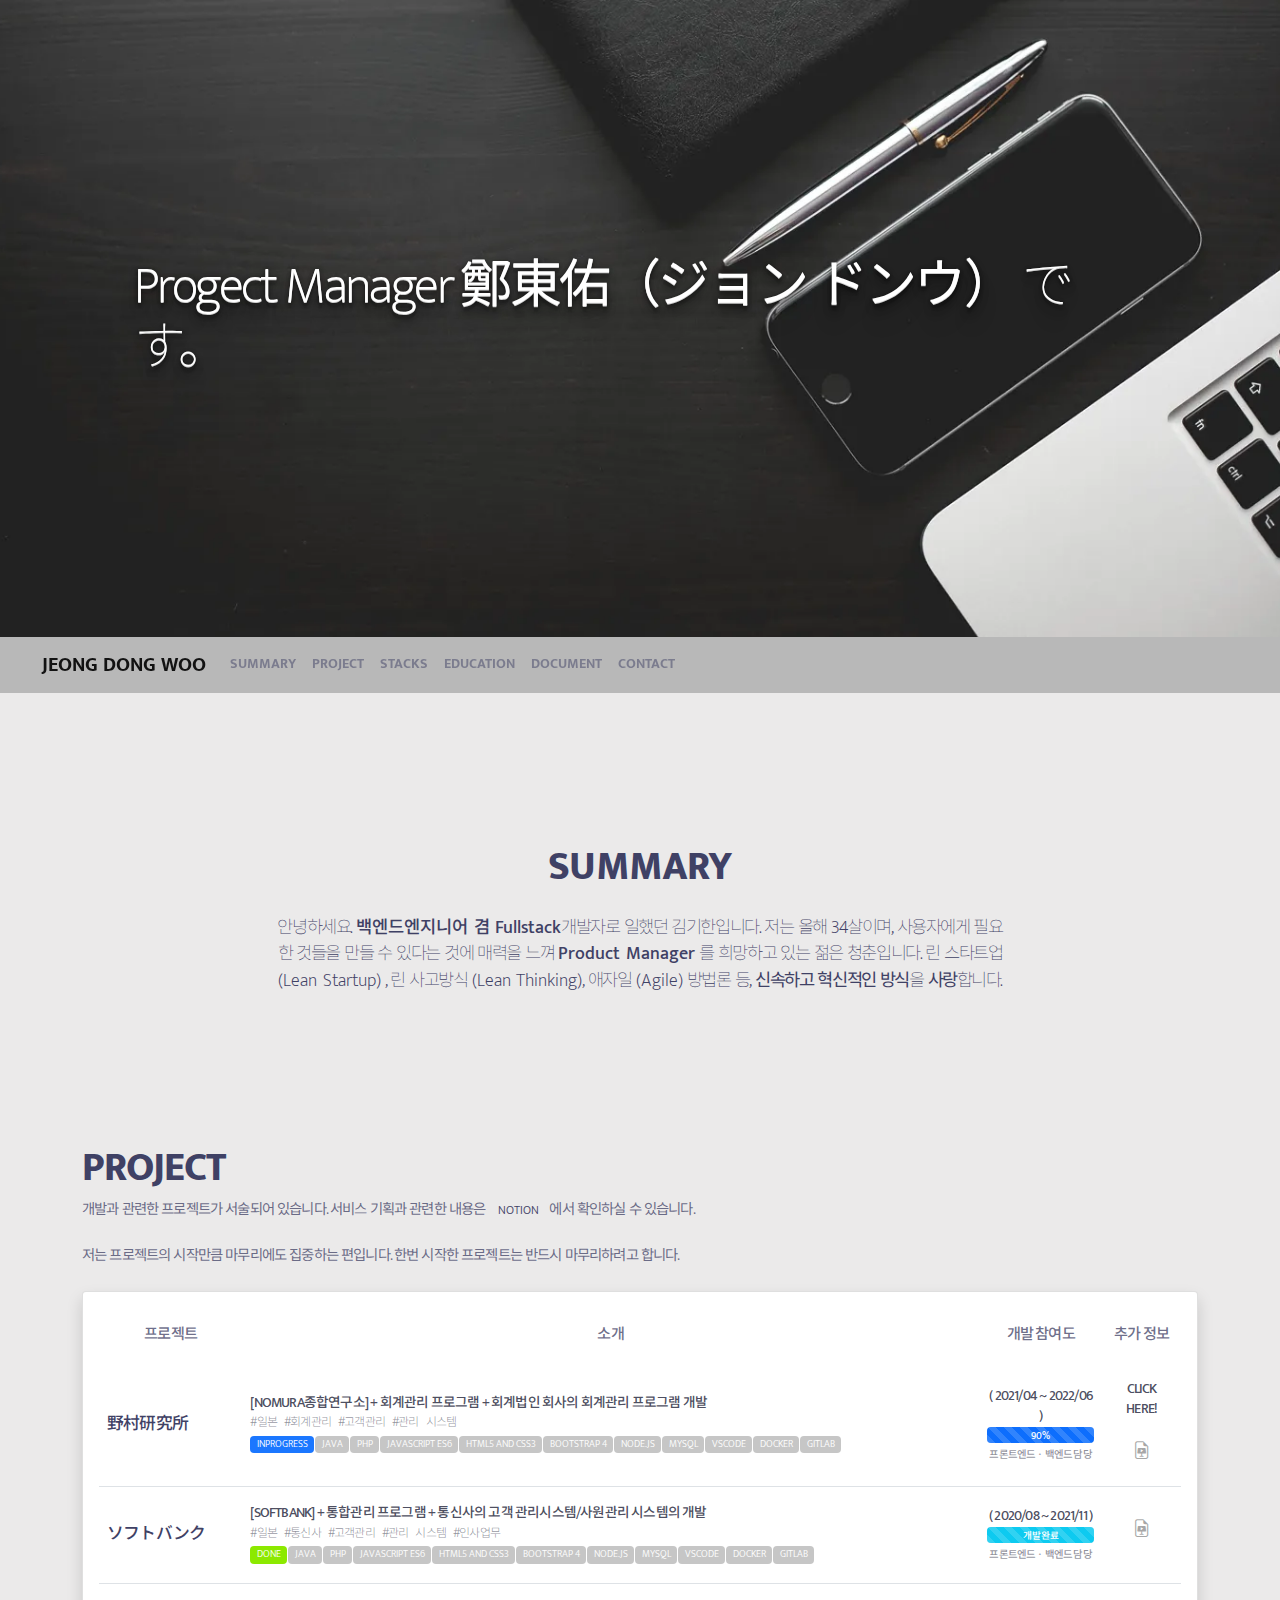
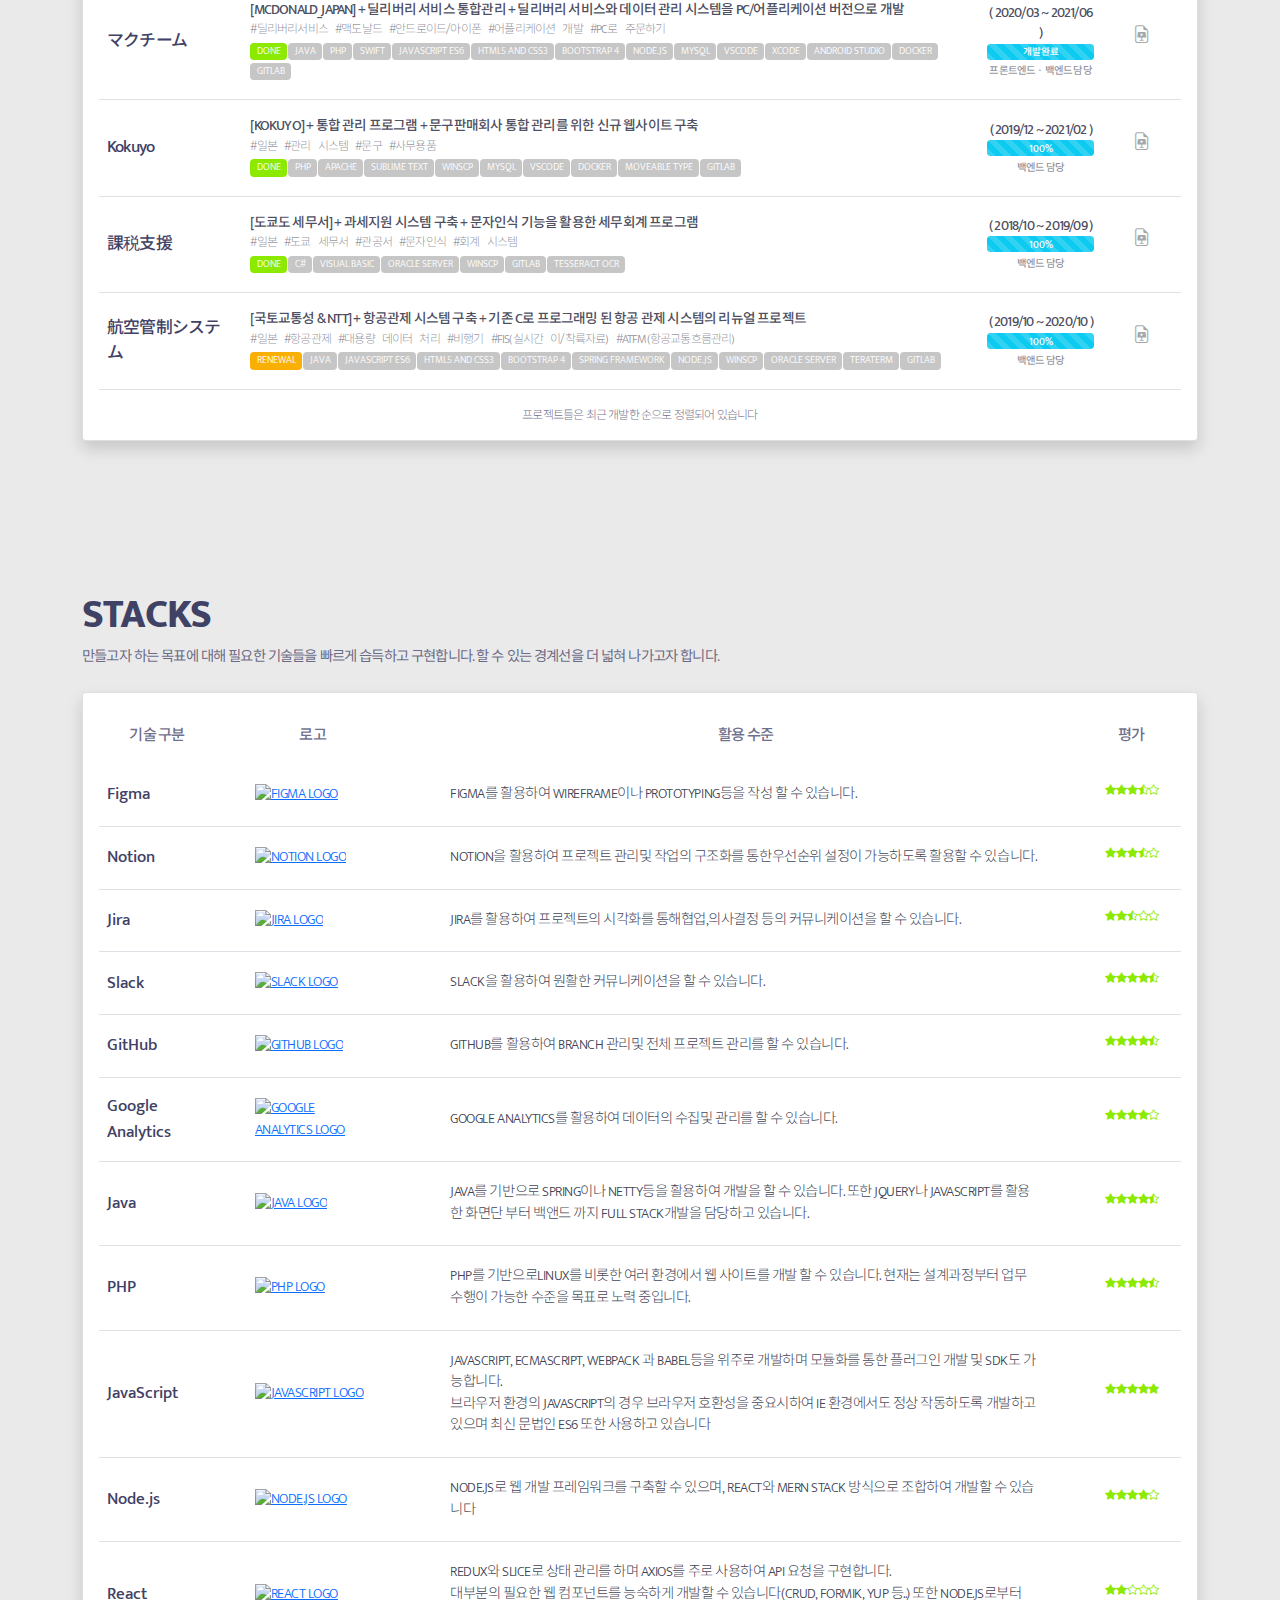
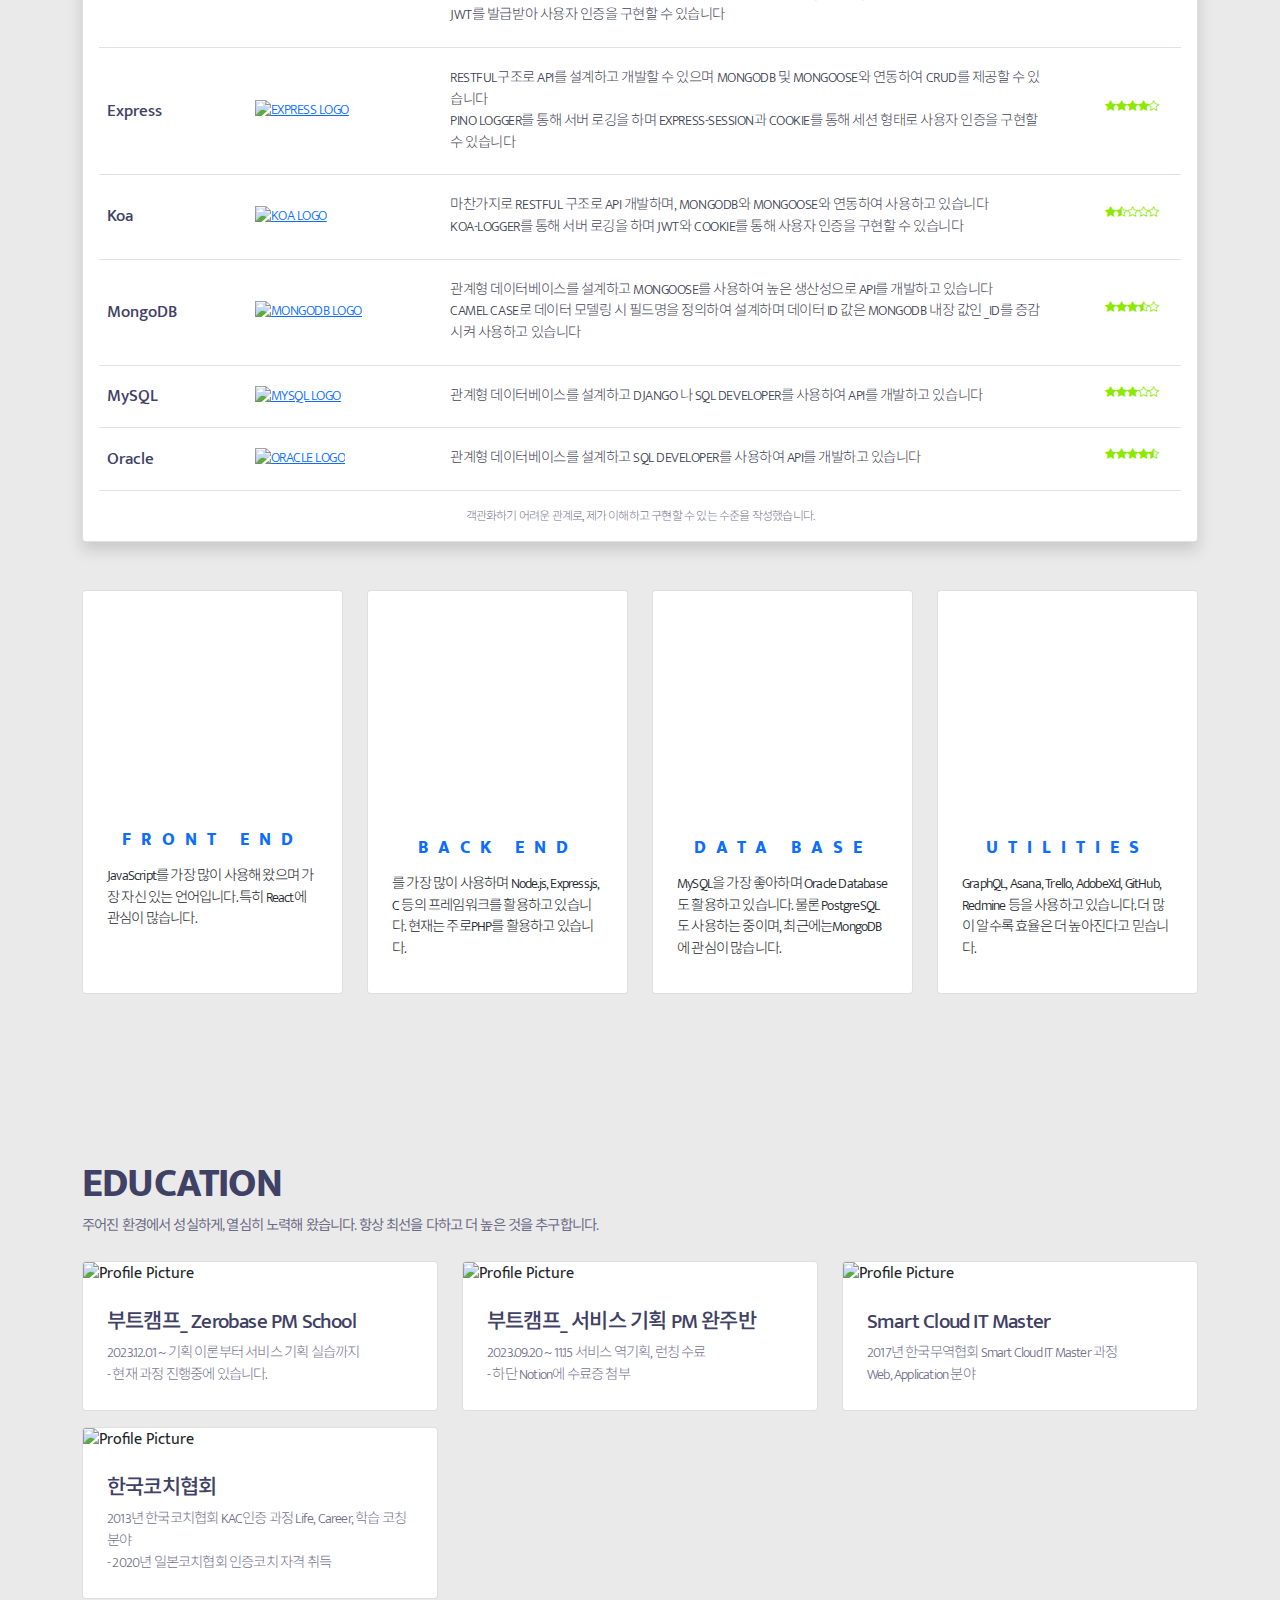
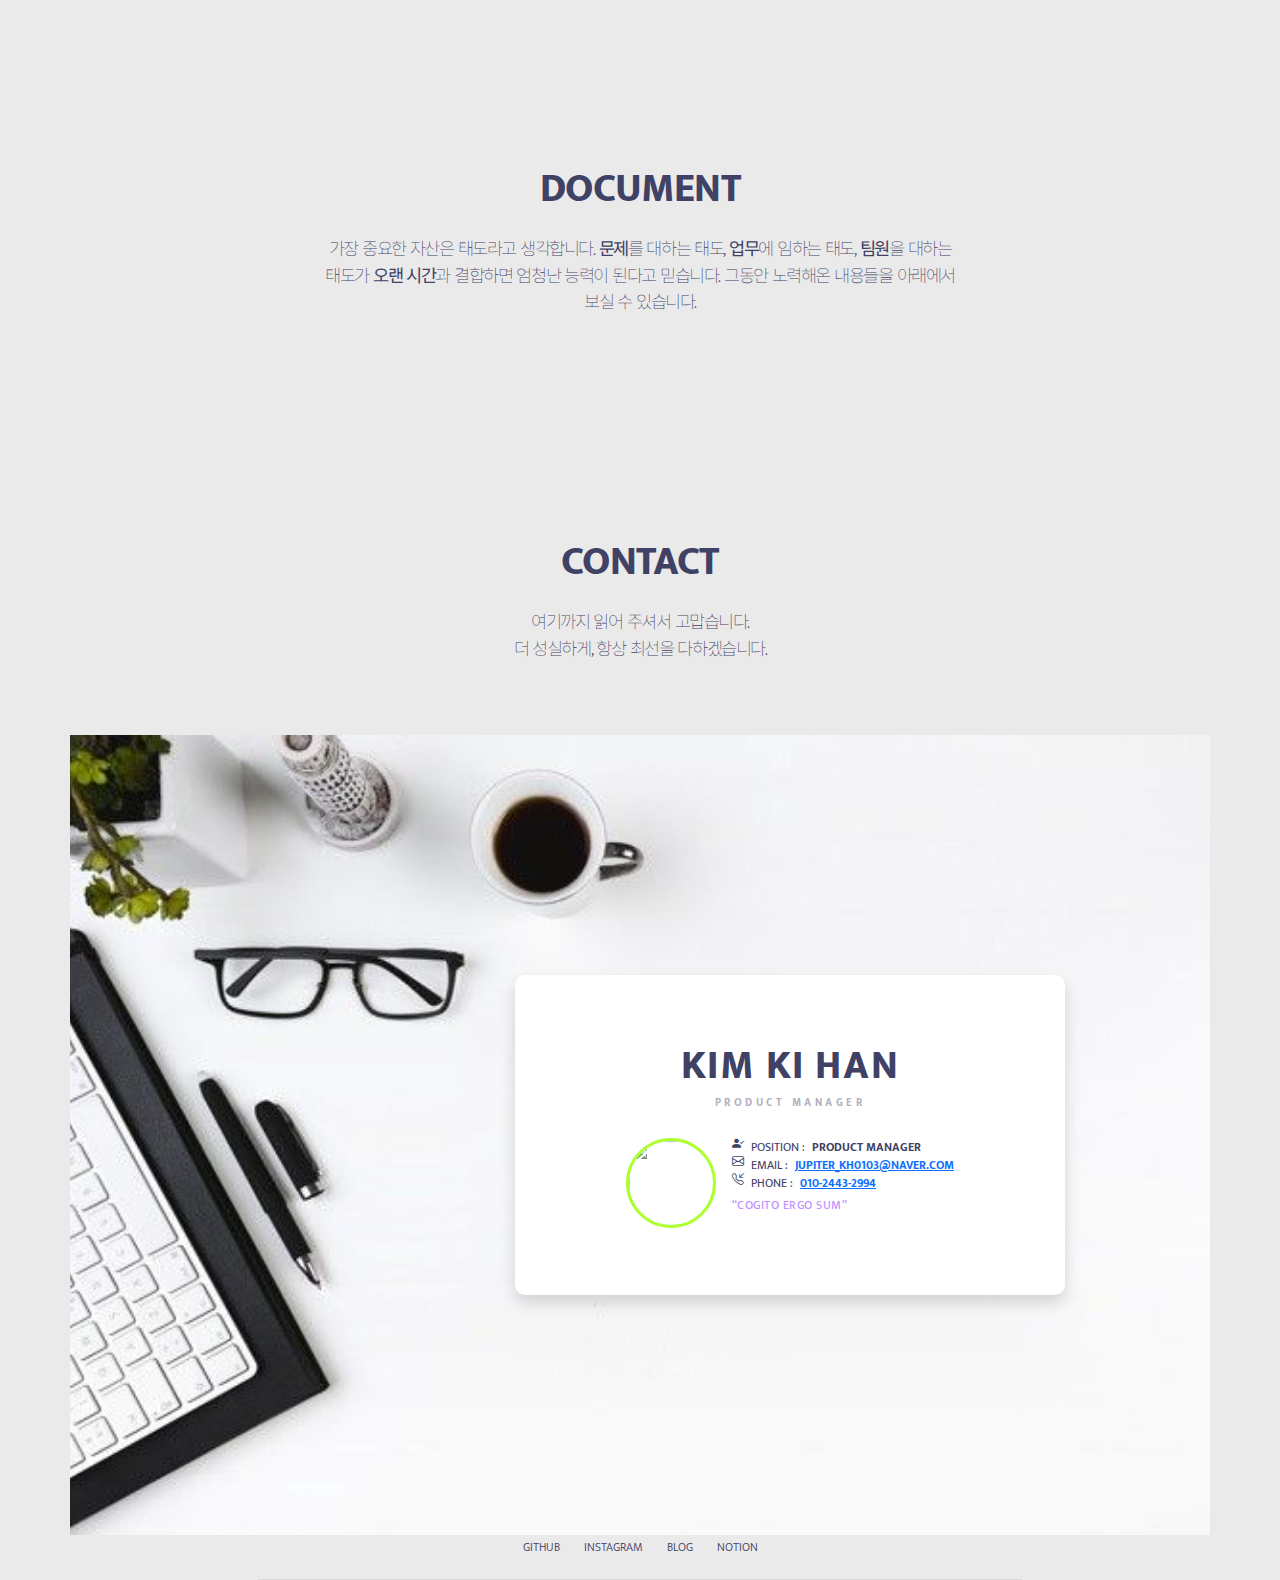
==== commit 15073a17: "Update test.html" ====
--- a/test.html
+++ b/test.html
@@ -21,14 +21,14 @@
     <!-- Header 시작 -->
     <header>
       <div class="container">
-        <h1>Product Manager <strong>김기한</strong> 입니다</h1>
+        <h1>Progect Manager <strong>鄭東佑（ジョン ドンウ）</strong> です。</h1>
       </div>
     </header>
     <!-- Header 끝 -->
     <!-- Navbar 시작 -->
     <nav class="navbar navbar-expand-lg navbar-light">
       <div class="container-fluid text-uppercase">
-        <a class="navbar-brand" href="#">KIM KI HAN</a>
+        <a class="navbar-brand" href="#">JEONG DONG WOO</a>
         <button class="navbar-toggler" type="button" data-bs-toggle="collapse" data-bs-target="#navbarNav" aria-controls="navbarNav" aria-expanded="false">
           <span class="navbar-toggler-icon"></span>
         </button>
@@ -53,18 +53,6 @@
               <a class="nav-link" href="#contact">Contact</a>
             </li>
           </ul>
-          <form class="d-flex">
-            <div class="btn-box">
-              <a href="https://restpack.io/html2pdf/save-as-pdf?private=true" class="btn btn-3" target="_blank" rel="nofollow">SAVE PDF</a>
-              <script async src="https://restpack.io/save-as-pdf.js"></script> 
-            </div>
-            <button type="button" data-use-dark-mode="true" class="btn btn-dark btn-toggle me-2">
-              Dark
-            </button>
-            <button type="button" data-use-dark-mode="false" class="btn btn-light btn-toggle border">
-              White
-            </button>
-          </form>
         </div>
       </div>
     </nav>
--- a/css/theme.css
+++ b/css/theme.css
@@ -0,0 +1,186 @@
+/* Global */
+h1, h2, h3, h4, h5, h6, thead, tbody, ul, p { font-family: 'Mukta', 'Noto Sans KR', sans-serif; color: #3f4165; margin: 0; padding: 0; }
+body {
+  background-color: #e2e1e0b0;
+  transition: .5s background, .5s color;
+}
+
+/* 헤더 */
+header { background-image: url(../assets/img/portfolio-background.png); background-repeat: no-repeat; background-position: center; background-size: cover; }
+header .container { padding: 16rem 4rem; }
+header .container h1 {
+  letter-spacing: -0.05em;
+  font-size: 3.25rem;
+  font-weight: 100;
+  text-shadow: 0 1px 0 #ccc,
+               0 6px 1px rgba(0,0,0,.1),
+               0 0 5px rgba(0,0,0,.1),
+               0 1px 3px rgba(0,0,0,.3),
+               0 3px 5px rgba(0,0,0,.2),
+               0 5px 10px rgba(0,0,0,.25),
+               0 10px 10px rgba(0,0,0,.2),
+               0 20px 20px rgba(0,0,0,.15);
+  color: #ffffff;
+}
+
+/* 네비게이션 바 */
+.navbar { position: sticky; z-index: 10; top: 0; padding-left: 1.875rem; padding-right: 1.875rem; font-size: 0.9rem; font-weight: 700; letter-spacing: 0; }
+.navbar-light .navbar-nav .nav-link { color: #3f416581; }
+.navbar-light .navbar-nav .nav-link.active { color: #ff3366c4; }
+.navbar { background-color: rgba(164, 164, 164, 0.712);}
+
+/* table 공통  */
+.table {--bs-table-hover-bg: rgba(214, 255, 175, 0.348);}
+.vertmid { vertical-align: middle; }
+.table-title { font-size: 1.05rem; font-weight: 500;}
+
+/* font size  */
+.fonsiz-xxs { font-size: 0.65rem; }
+.fonsiz-xs { font-size: 0.75rem; } /* 테이블 해시태그 크기  */
+.fonsiz-sm { font-size: 0.9rem; } /*  테이블 상단 구분 크기  */
+.fonsiz-md { font-size: 0.95rem; } /*  테이블 좌측 제목 크기  */
+.fonsiz-xl { font-size: 1.1rem; } /* 섹션 제목 하단의 설명 크기 */
+.fonsiz-xxl { font-size: 1.3rem; }
+.fonsiz-xxxl { font-size: 2.5rem; } /* 섹션별 제목 크기 */
+
+/*  영문 Mukta 폰트  */
+.fonwei-en-md { font-weight: 300; } 
+.fonwei-en-xl { font-weight: 500; } 
+.fonwei-en-xxl { font-weight: 800; } 
+
+/* 한글 noto 폰트  */
+.fonwei-kr-xs { font-weight: 100; } 
+.fonwei-kr-sm { font-weight: 300; } 
+.fonwei-kr-md { font-weight: 400; } 
+.fonwei-kr-xl { font-weight: 500; } 
+
+/* letter spacing  */
+.letsp-xs { letter-spacing: -0.09rem; } /* 섹션 가운데 제목 하단의 가운데 설명  */
+.letsp-sm { letter-spacing: -0.05rem; } /* 테이블 제목 설명  */
+.letsp-md { letter-spacing: 0; } 
+.letsp-xl { letter-spacing: 0.219rem; } /* 명함 슬로건 */
+.letsp-xxl { letter-spacing: 0.625rem; } /* 가격표 상단 제목  */
+
+/* line height  */
+.lihe-sm { line-height: 1.6rem; } /* 가격표 세부 설명  */
+.lihe-md { line-height: 2rem; } /* 섹션 제목 하단의 설명 */
+
+/* word spacing  */
+.ws-xs { word-spacing: 0.05rem; }  /* 테이블 제목 설명  */
+.ws-sm { word-spacing: 0.1rem; }  /* 섹션 가운데 제목 하단의 가운데 설명  */
+.ws-md { word-spacing: 0.3rem; } /* 테이블 해시태그  */
+
+/* color  */
+.color-basic { color: #3f4165; } /* 테이블 제목 설명  */
+.color-basic-opac { color: #3f4165c2; } 
+.color-purple { color: #7A33FF; } 
+.color-purple-opac { color: #7a33ff8b; } 
+.color-grey { color: #3f416586; }
+.color-greenyellow { color: greenyellow; }
+.color-white { color: white; }
+
+/* modal */
+.modal-title { font-size: 1.2rem; font-weight: 500; letter-spacing: -0.06rem; }
+.modal-desc { padding : 1.563rem 0.938rem 0.938rem 0.938rem; font-size: 1rem; font-weight: 300; letter-spacing: -0.06rem; line-height: 1.3rem; text-align: left; color: #3f4165ab; }
+
+/* padding & margin  */
+.pt { padding-top: 6.25rem; } /* 섹션 구분 100px */
+.px { padding-top: 1.063rem; padding-bottom: 1.063rem; } /* 테이블 상하 여백 17px */
+.mt { margin-top: 3.125rem; } /* 섹션 구분 50px */
+
+/* uppercase */
+.text-upper { text-transform: uppercase; }
+
+/* badge  */
+.badge { font-size: 0.6rem; font-weight: 300; letter-spacing: 0; padding: .24rem .40rem; text-transform: uppercase; margin-bottom: 3px; }
+.bg-inprogress { background-color: #1b77ff; }
+.bg-done { background-color: rgb(140, 233, 0); }
+.bg-refactoring { background-color: #ff3366; }
+.bg-renewal { background-color:rgb(249, 175, 3); }
+.bg-grey { background-color: #c1c1c1ea; }
+
+/* table - project  */
+th { font-size: 0.95rem; font-weight: 500; letter-spacing: -0.05rem;  }
+/* padding */
+td div:nth-child(1) { font-size: 0.85rem; font-weight: 500; letter-spacing: -0.05rem; color: rgba(46, 47, 68, 0.861); text-transform: uppercase; }
+td div:nth-child(2) { font-size: 0.75rem; font-weight: 300; letter-spacing: -0.05rem; color: rgba(46, 47, 68, 0.534); text-transform: uppercase; word-spacing: 0.3rem;}
+td div:nth-child(3) { padding-top: 0.3rem; font-size: 0.65rem; font-weight: 500; letter-spacing: -0.05rem; color: rgba(46, 47, 68, 0.534);  }
+table tbody td i { font-size: 1.1rem; transition-property: font-size; color: #7f7f7fb0; transition-duration: 0.5s; position: relative; bottom: 5px; }
+table tbody td i:hover { font-size: 2rem; color: #7A33FF; cursor: pointer; }
+.progress-desc { padding-top: 2px; font-size: 0.6rem; font-weight: 500; letter-spacing: 0; color: #ffffff; }
+
+/* table - awards  */
+#awards img { border-radius: 50%;}
+td .profile { padding-top: 0.5rem; }
+.table > :not(caption) > * > * { padding: 1rem 0.5rem; }
+
+/* table - stacks  */
+#stacks td img { width: 3.125rem;}
+#stacks table tbody td { font-size: 0.9rem; font-weight: 300; letter-spacing: -0.03rem; color: rgba(46, 47, 68, 0.911); text-transform: uppercase; padding: 20px 40px; color: rgba(46, 47, 68, 0.911);  }
+#stacks table thead th:nth-child(4) { width: 100px; }
+#stacks table tbody td:nth-child(4) { padding: 0; }
+#stacks table tbody td i { font-size: 0.7rem; letter-spacing: -2.4px; }
+#stacks .star-icon i { color:rgb(140, 233, 0); }
+
+/* salary   */
+#salary .card-header { height: 3rem; }
+#salary .card-header h4 { position: relative; top: 25%; }
+#salary hr { width: 70%; margin: 0.8rem auto; color: rgba(128, 128, 128, 0.711); }
+#salary .ribbon { width: 150px; height: 150px; overflow: hidden; position: absolute; }
+#salary .ribbon::before,
+#salary .ribbon::after { position: absolute; z-index: -1; content: ''; display: block; border: 5px solid #2f3e75; }
+#salary .ribbon span {
+  position: absolute;
+  display: block;
+  width: 225px;
+  padding: 15px 0;
+  background-color: #5a7dfa;
+  box-shadow: 0 5px 10px rgba(0,0,0,.1);
+  color: #fff;
+  font: 700 18px/1 'Lato', sans-serif;
+  text-shadow: 0 1px 1px rgba(0,0,0,.2);
+  text-transform: uppercase;
+  text-align: center;
+}
+#salary .ribbon-bottom-right { bottom: -10px; right: -10px; }
+#salary .ribbon-bottom-right::before,
+#salary .ribbon-bottom-right::after { border-bottom-color: transparent; border-right-color: transparent; }
+#salary .ribbon-bottom-right::before { bottom: 0; left: 0; }
+#salary .ribbon-bottom-right::after { top: 0; right: 0; }
+#salary .ribbon-bottom-right span { left: -25px; bottom: 30px; transform: rotate(-45deg); }
+#salary .check {  color: limegreen; }
+#salary .no { color: orangered; }
+  
+/* Contact */
+.contact-body { display: flex; flex-direction: column; align-items: center; justify-content: center; margin-left: 300px; width: 550px; height: 320px; border-radius: 10px; text-transform: uppercase; background: #ffffff; }
+.contact-body h1 { font-size: 2.5rem; font-weight: 800; letter-spacing: 0.094rem; margin-bottom: 0; }
+.contact-body small { font-size: 0.7rem; font-weight: 800; letter-spacing: 0.219rem; color: #3f416567; }
+.contact-body img { width: 5.625rem; height: 5.625rem; border-radius: 50%; border: 0.188rem solid greenyellow; }
+.contact-body ul { padding-left: 0.25rem; margin-bottom: 0.25rem; font-weight: 3 00; }
+.contact-body ul li { font-size: 0.75rem; letter-spacing: 0; }
+.contact-body ul li strong { margin-left: 0.25rem; }
+.contact-body ul li i { position: relative; top: -0.25rem; left: -0.25rem; }
+.contact-desc { font-size: 0.75rem; font-weight: 500; letter-spacing: 0.031rem; color: #7e1bff81; }
+@media (max-width: 768px) { .contact-body { margin: 0 } }
+table thead th { border-bottom: none !important; }
+
+/* footer  */
+.social-title { padding: 0.625rem; font-size: 0.75rem; font-weight: 300; letter-spacing: 0; text-transform: uppercase; text-decoration: none; color: #3f4165; }
+.social-title:hover { padding: 5px 10px; font-weight: 500; border: 1px solid rgba(147, 33, 253, 0.17); border-style: solid none; color: rgb(147, 33, 253); }
+.license-copy { margin-top: 1rem; margin-bottom: 1.25rem; font-size: 0.6rem; font-weight: 300; letter-spacing: 0.08rem; color: grey; text-align: center; text-transform: uppercase; }
+.license-copy a:hover { color: #ff3366c4; }
+footer a { font-size: 0.6rem; text-transform: uppercase; text-decoration: none; padding: 0.625rem; color: rgba(46, 47, 68, 0.637); }
+footer hr { width: 70%; margin: 0 auto; color: rgba(128, 128, 128, 0.711); }
+footer .social-box { margin-bottom: 1.25rem;}
+/* footer .name-card { margin: 20rem 0 0 auto;} */
+
+/* sticky footer  */
+footer { flex-shrink: 0; }
+
+/* button 2  */
+.btn-box { display: flex; justify-content: center; align-items: center; align-content: center; flex-wrap: wrap; margin: 0 auto; }
+.btn { margin: 5px; font-weight: 400; font-size: 0.7rem; text-align: center; text-transform: uppercase; transition: 0.5s; background-size: 200% auto; color: rgb(137, 137, 137); border-radius: 10px; }
+.btn:hover { background-position: right center; color: rgb(255, 255, 255); }
+.btn-3 { background-image: linear-gradient(to right, #84fab0 0%, #8fd3f4 51%, #84fab0 100%); }
+
+.backimg { height: 50rem; background-image: url(../assets/img/Portfolio-background_footer.png); background-repeat: no-repeat; background-position: top; background-size: cover; }--- a/css/theme-dark.css
+++ b/css/theme-dark.css
@@ -0,0 +1,54 @@
+@media (prefers-color-scheme: dark) {
+    body {
+        background: rgb(41, 46, 62) ;
+    }
+    header {
+        background-image: url(./assets/img/Bcol-sm-6ackground.jpg);
+        background-repeat: no-repeat;
+        background-position: center;
+        background-size: cover;
+    }
+    .section-header { color: white; }
+    .section-desc { color: rgba(255, 255, 255, 0.329); }
+    p, tr, th, td { color: white; }
+    thead, tbody, tfoot, tr, td, th { border-color: rgba(255, 255, 255, 0.094);}
+    .table > :not(caption) > * > * { border-color: rgba(255, 255, 255, 0.094); }
+    table, .card-body { background-color: rgb(29, 32, 42); }
+    .card { border: none;}
+    td div:nth-child(1) { color: rgba(255, 255, 255, 0.67); }
+    td div:nth-child(2) { color: rgba(255, 255, 255, 0.247); }
+    td div:nth-child(3) { color: white; }
+    #stacks table tbody td  { color: rgba(255, 255, 255, 0.418); }
+    .card-text { color: rgba(255, 255, 255, 0.541); }
+    .card-title { color: white; }
+    /* .owl-carousel .item  { color: white; } 않됨  */
+    .price-title h2 { color: white; }
+    .price-title span  { color: white; }
+    #salary ul  { color: rgba(255, 255, 255, 0.473); }
+    .license-copy { color: rgba(255, 255, 255, 0.733); }
+    .bg-grey { background-color: #909090ea; }
+    .table { --bs-table-hover-bg: rgba(16, 16, 23, 0.868); }
+    #summary p { color: rgba(255, 255, 255, 0.555); }
+    #document p { color: rgba(255, 255, 255, 0.555); }
+    #contact p { color: rgba(255, 255, 255, 0.555); }
+    footer a { color: rgba(255, 255, 255, 0.678); }
+    .card { background-color: rgba(29, 32, 42, 0.445); }
+    .card-header { background-color: rgb(19, 22, 31); }
+    .social-title { color: #ffffff44; }
+    .navbar { background-color: rgba(26, 26, 44, 0.863);}
+    .navbar-brand { color: white; }
+    .navbar-light .navbar-brand { color: white; }
+    .table-desc  { color: rgba(255, 255, 255, 0.212); }
+
+
+
+
+
+
+
+
+
+
+
+
+}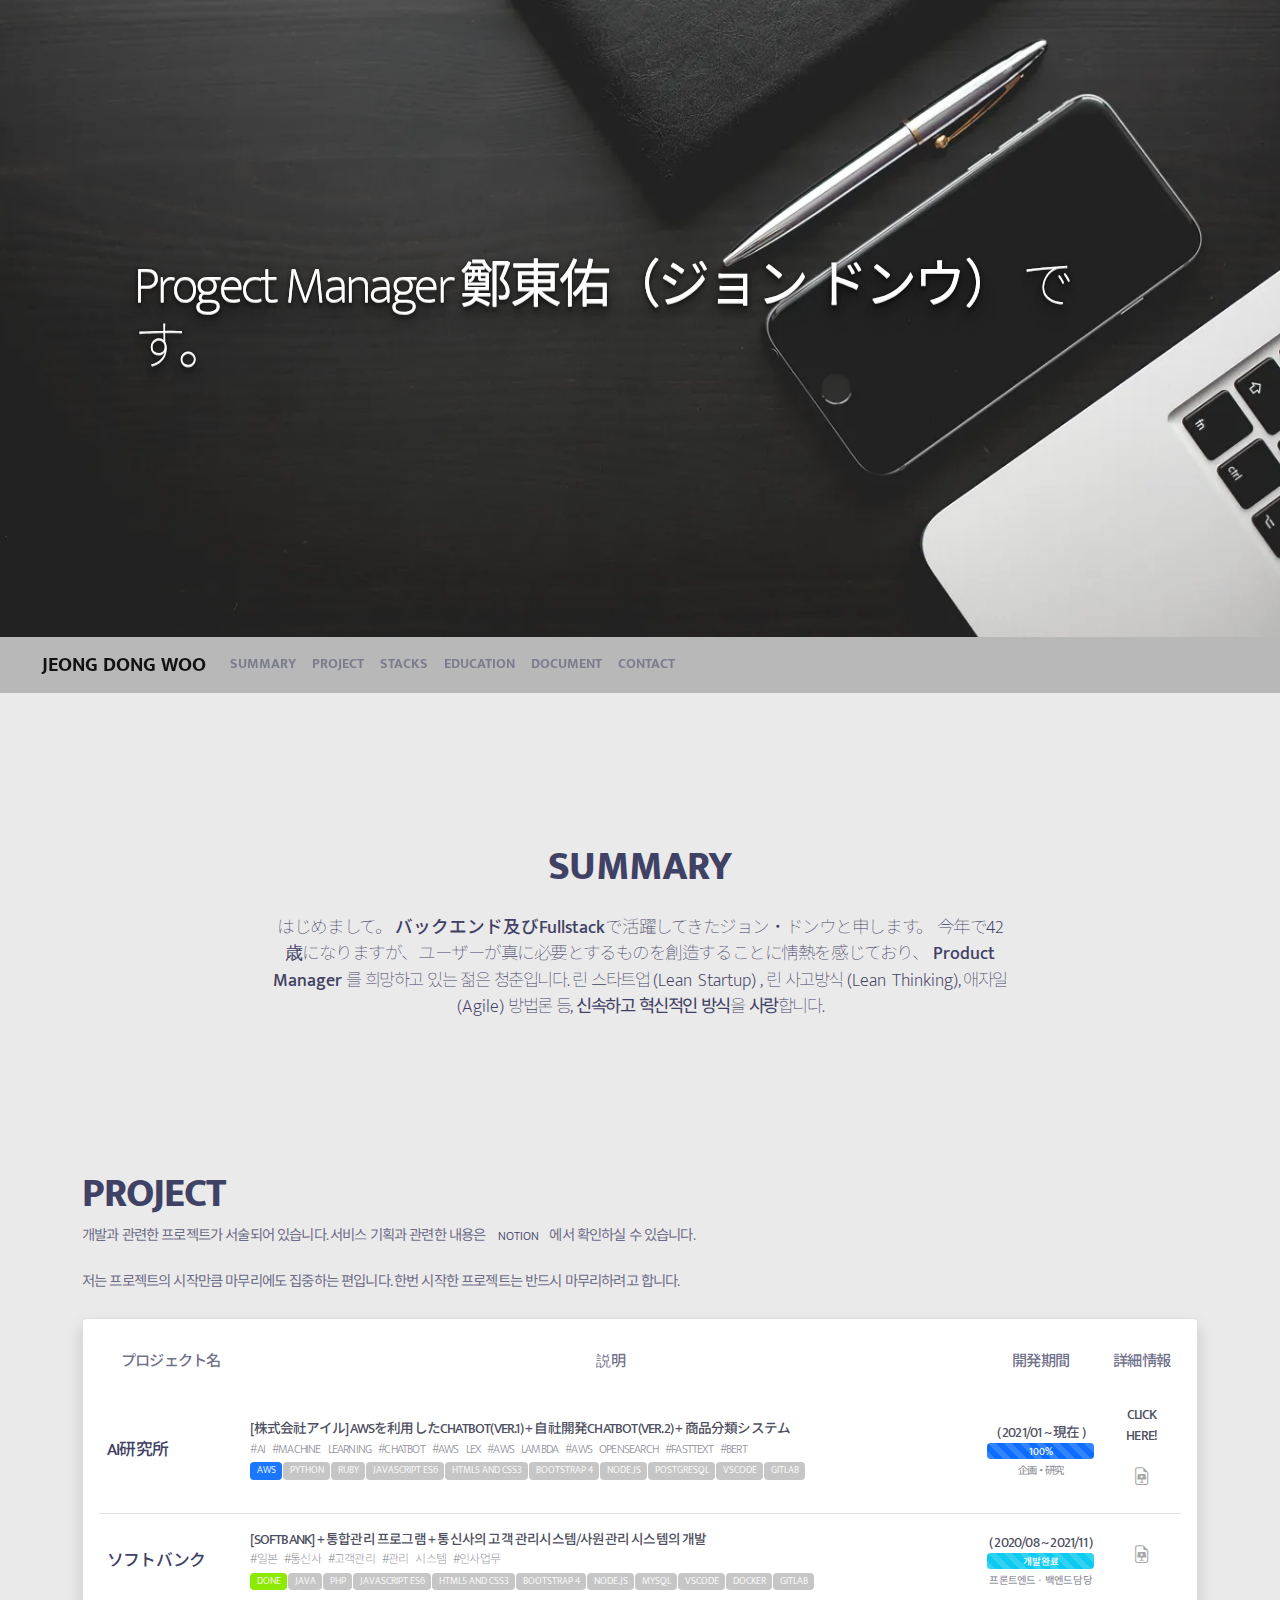
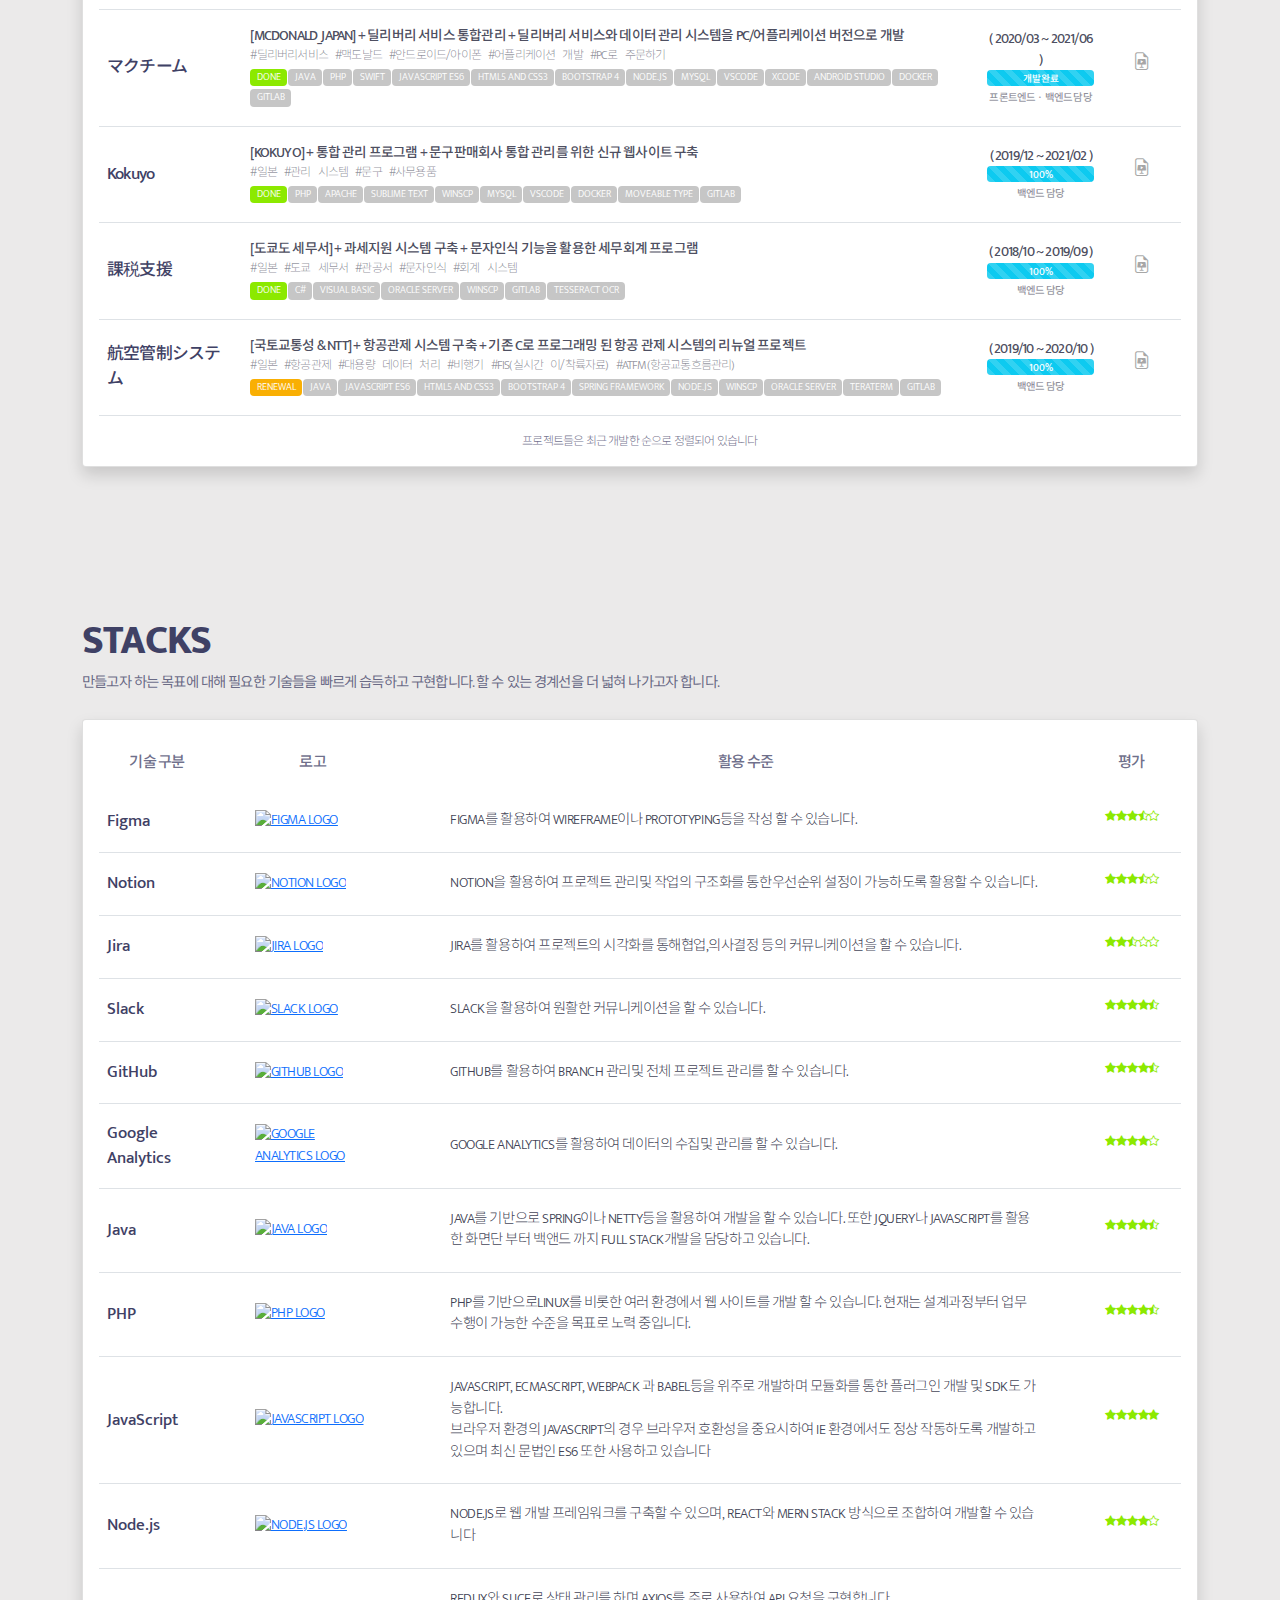
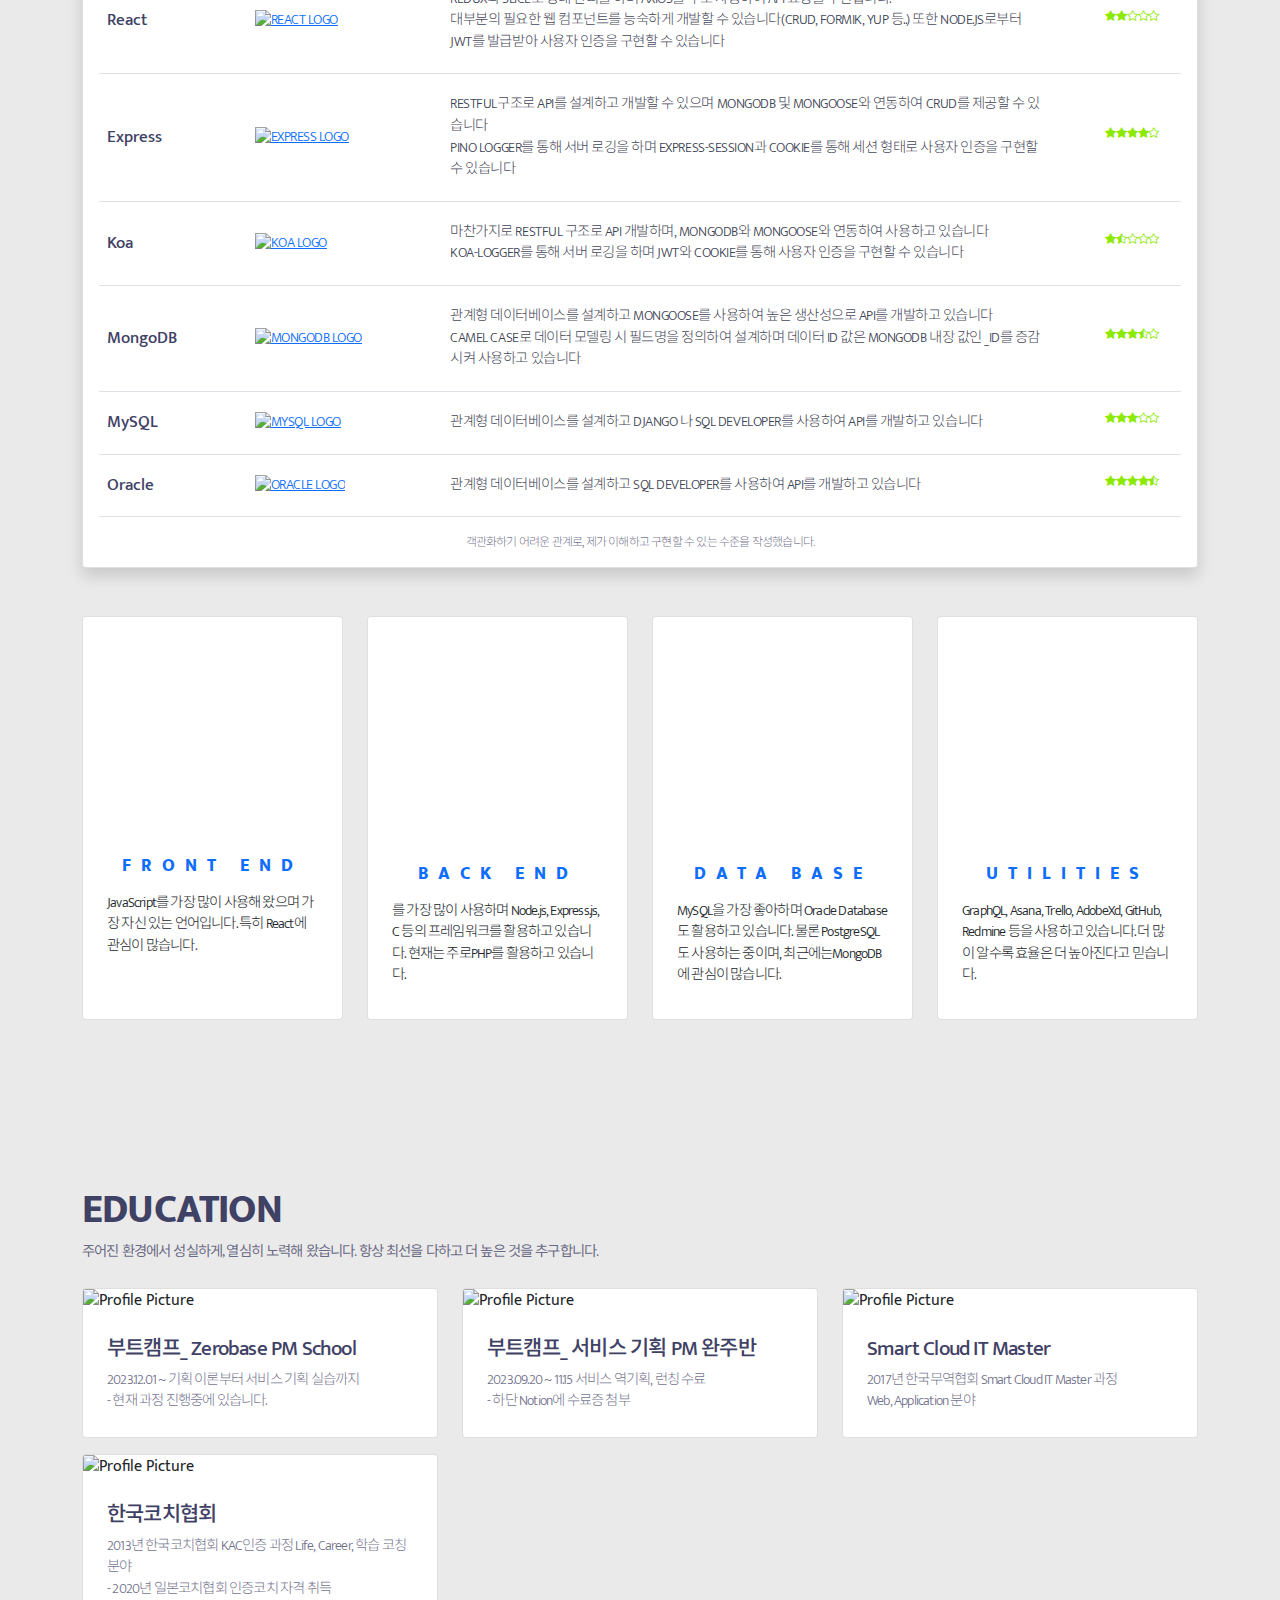
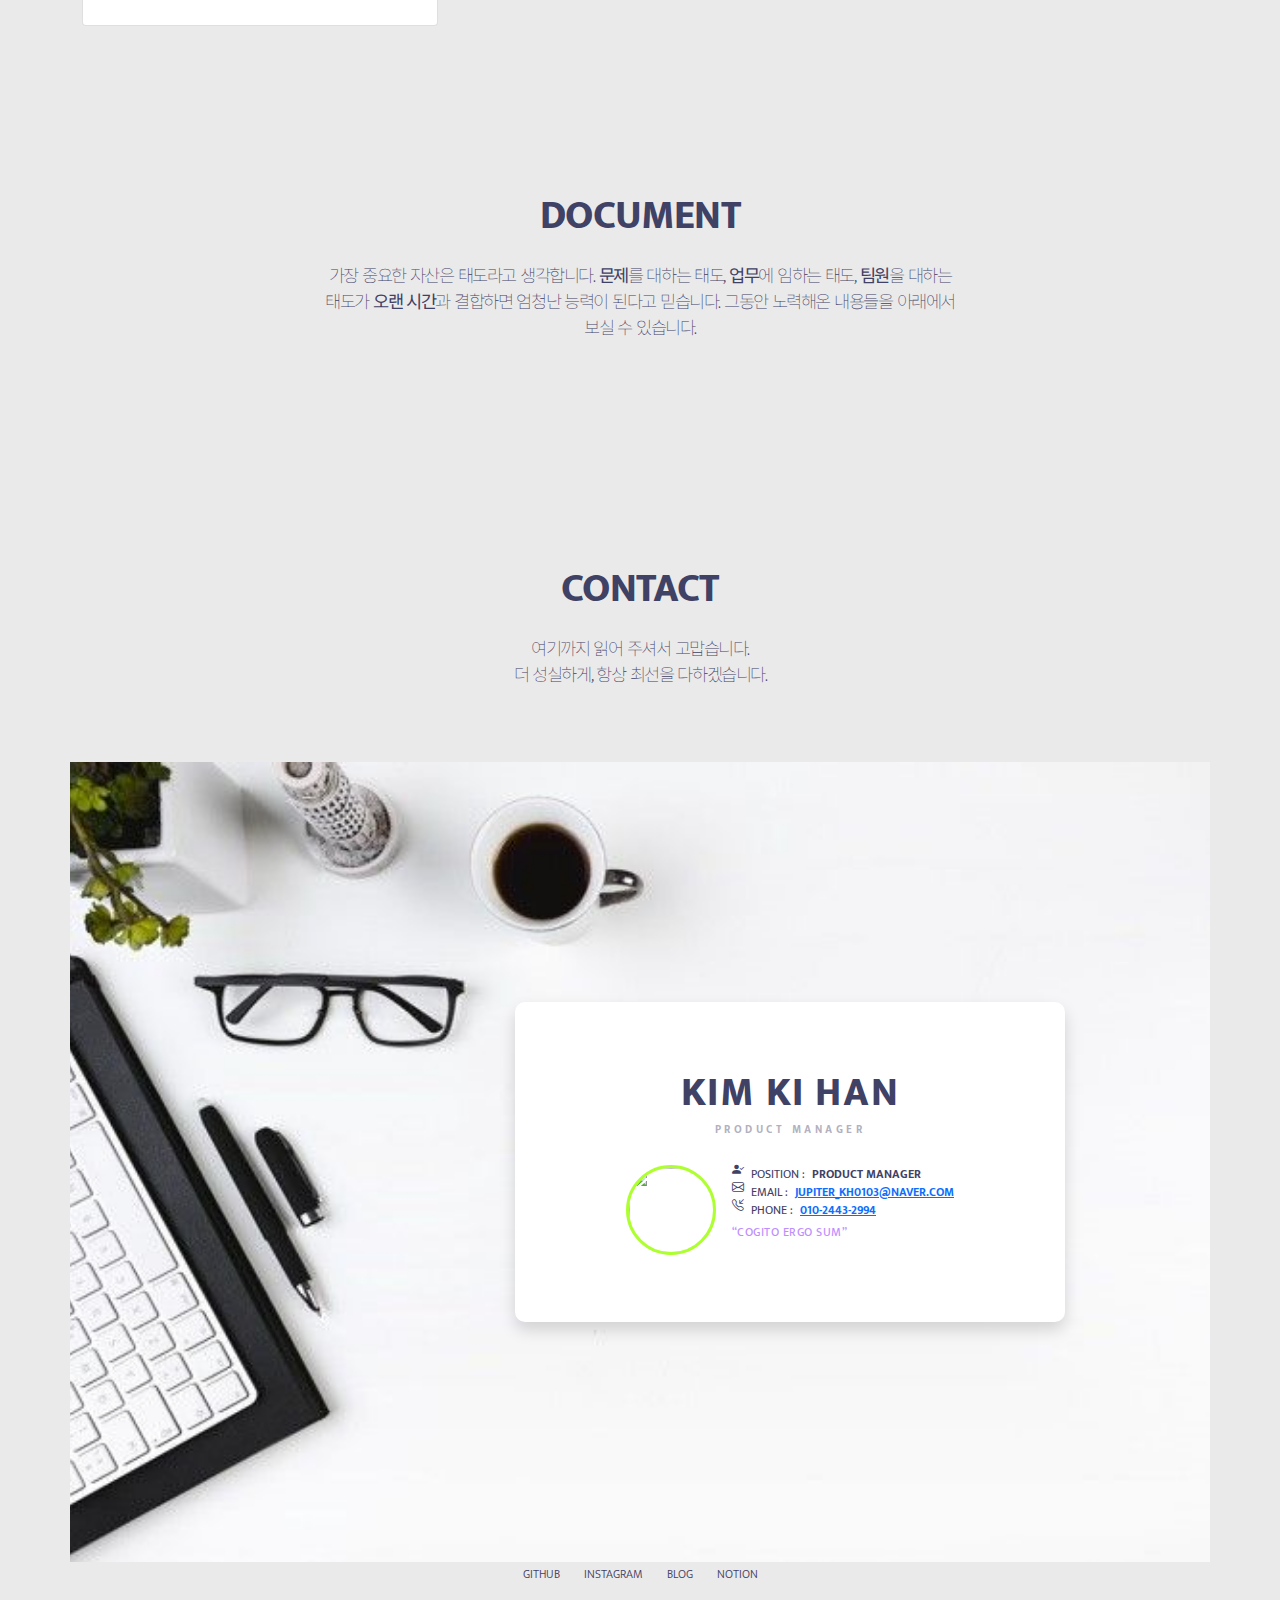
==== commit 65f96d37: "edit v1" ====
--- a/test.html
+++ b/test.html
@@ -1,12 +1,12 @@
 
 <!DOCTYPE html>
-<html lang="ko">
+<html lang="jp">
   <head>
     <meta charset="utf-8" />
     <meta name="viewport" content="width=device-width, initial-scale=1.0" />
     <meta name="keywords" content="template, theme, portfolio, developer" />
     <meta name="description" content="One Page Template for Developer Portfolio" />
-    <title>1page에 담은 개발자출신 PM의 포트폴리오</title>
+    <title>1ページにまとめた開発者出身のPMのポートフォリオ</title>
     <link rel="preconnect" href="https://fonts.gstatic.com" />
     <link rel="stylesheet" href="https://fonts.googleapis.com/css2?family=Mukta:wght@300;500;800&display=swap" />
     <link rel="stylesheet" href="https://fonts.googleapis.com/css2?family=Noto+Sans+KR:wght@100;300;400;500&display=swap" />
@@ -18,14 +18,14 @@
     <link rel="stylesheet" href="./css/theme-dark.css" media="(prefers-color-scheme: dark)">
   </head>
   <body>
-    <!-- Header 시작 -->
+    <!-- Header start -->
     <header>
       <div class="container">
         <h1>Progect Manager <strong>鄭東佑（ジョン ドンウ）</strong> です。</h1>
       </div>
     </header>
-    <!-- Header 끝 -->
-    <!-- Navbar 시작 -->
+    <!-- Header end -->
+    <!-- Navbar start -->
     <nav class="navbar navbar-expand-lg navbar-light">
       <div class="container-fluid text-uppercase">
         <a class="navbar-brand" href="#">JEONG DONG WOO</a>
@@ -56,17 +56,17 @@
         </div>
       </div>
     </nav>
-    <!-- Navbar 끝 -->
-    <!-- Main 시작 -->
+    <!-- Navbar end -->
+    <!-- Main start -->
     <main>
-      <!-- Summary 시작 -->
+      <!-- Summary start -->
       <section class="container pt mt" id="summary">
         <div class="row">
           <div class="col-lg-8 mx-auto text-center">
             <h2 class="section-header fonsiz-xxxl fonwei-en-xxl letsp-sm text-upper color-basic">Summary</h2>
             <p class="color-basic fonsiz-xl fonwei-kr-xs letsp-xs ws-sm mt-4">
-              안녕하세요. <span class="fonwei-en-xl letsp-md">백엔드엔지니어 겸 Fullstack</span>개발자로 일했던 김기한입니다.
-              저는 올해 34살이며, 사용자에게 필요한 것들을 만들 수 있다는 것에 매력을 느껴
+              はじめまして。 <span class="fonwei-en-xl letsp-md">バックエンド及びFullstack</span>で活躍してきたジョン・ドンウと申します。
+              今年で42歳になりますが、ユーザーが真に必要とするものを創造することに情熱を感じており、
               <span class="fonwei-en-xl letsp-md">Product Manager</span> 를 희망하고 있는 젊은 청춘입니다.
               린 스타트업 <span class="letsp-md">(Lean Startup)</span> , 린 사고방식 <span class="letsp-md">(Lean Thinking)</span>,
               애자일 <span class="letsp-md">(Agile)</span> 방법론 등,
@@ -94,43 +94,43 @@
               <table class="table borderless table-hover align-middle">
                 <thead class="border-0 borderless" border="0">
                   <tr class="fonsiz-sm fonwei-kr-md letsp-sm color-basic-opac text-center vertmid">
-                    <th>프로젝트</th>
-                    <th>소개</th>
-                    <th>개발 참여도</th>
-                    <th>추가 정보</th>
+                    <th>プロジェクト名</th>
+                    <th>説明</th>
+                    <th>開発期間</th>
+                    <th>詳細情報</th>
                   </tr>
                 </thead>
                 <tbody>
                   <tr>
-                    <th class="table-title" scope="col">野村研究所</th>
-                    <td>
-                      <div>[Nomura종합연구소] + 회계관리 프로그램 + 회계법인 회사의 회계관리 프로그램 개발</div>
-                      <div>
-                        #일본 #회계관리 #고객관리
-                        #관리 시스템
-                      </div>
-                      <div>
-                        <span class="badge bg-inprogress">Inprogress</span>
-                        <span class="badge bg-grey">Java</span>
-                        <span class="badge bg-grey">PHP</span>
+                    <th class="table-title" scope="col">AI研究所</th>
+                    <td>
+                      <div>[株式会社アイル] AWSを利用したChatBot(ver.1) + 自社開発ChatBot(Ver.2) + 商品分類システム</div>
+                      <div>
+                        #AI #Machine Learning #ChatBot
+                        #AWS lex #AWS lambda #AWS opensearch
+                        #Fasttext #Bert
+                      </div>
+                      <div>
+                        <span class="badge bg-inprogress">AWS</span>
+                        <span class="badge bg-grey">Python</span>
+                        <span class="badge bg-grey">Ruby</span>
                         <span class="badge bg-grey">JavaScript ES6</span>
                         <span class="badge bg-grey">HTML5 and CSS3</span>
                         <span class="badge bg-grey">Bootstrap 4</span>
                         <span class="badge bg-grey">Node.js</span>
-                        <span class="badge bg-grey">MySQL</span>
+                        <span class="badge bg-grey">PostgreSQL</span>
                         <span class="badge bg-grey">Vscode</span>
-                        <span class="badge bg-grey">Docker</span>
                         <span class="badge bg-grey">GitLab</span>
                       </div>
                     </td>
                     <td class="text-center">
-                      <div class="">( 2021/04 ~ 2022/06 )</div>
+                      <div class="">( 2021/01 ~ 現在 )</div>
                       <div class="progress">
                         <div class="progress-bar progress-bar-striped progress-bar-animated" style="width: 100%">
-                          <span class="progress-desc">90%</span>
-                        </div>
-                      </div>
-                      <div class="progress-desc">프론트엔드ㆍ백엔드 담당</div>
+                          <span class="progress-desc">100%</span>
+                        </div>
+                      </div>
+                      <div class="progress-desc">企画・研究</div>
                     </td>
                     <td class="text-center">
                       <div class="">click here!</div><br>
@@ -140,16 +140,16 @@
                           <div class="modal-dialog">
                             <div class="modal-content">
                               <div class="modal-header" style="background-color: black;">
-                                <h5 class="modal-title" id="Modal1Label" style="color: white;">프로젝트 자료</h5>
+                                <h5 class="modal-title" id="Modal1Label" style="color: white;">詳細情報</h5>
                                 <button type="button" class="btn-close" data-bs-dismiss="modal" aria-label="Close"></button>
                               </div>
                               <div class="modal-body">
                                 <img src="assets/img/Nri.png" style="max-height: 400px; max-width: 500px;">
                                 <p class="modal-desc">
-                                  - T<span class="ls-0" style="text-transform: lowercase;">esseract</span>OCR을 활용한 문자인식기반의 회계관리 시스템 구성.<br>
-                                  - <span class="ls-0">고객</span>의 불편사항에 대해 인지하고, 기존의 비지니스 로직을 변경.<br>
-                                  - 불필요한<span class="ls-0">Legacy코드</span>의 정리.<br>
-                                  - <span class="ls-0">Test</span>전담 팀의 업무수행을 위한 <span class="ls-0">Macro</span>개발.
+                                  - サポートチームとのコラボレーション企画(学習データ整理)<br>
+                                  - Aws lux・lambda・opensearchを利用してChatBotを開発(Ver.1)<br>
+                                  - Awsのコストが逐次的な増加に気付き、コスト削減のため自社で開発(Ver.2)<br>
+                                  - 各商品モールの商品を部類するシステム開発<br>
                                 </p>
                                 </p>
                               </div>
